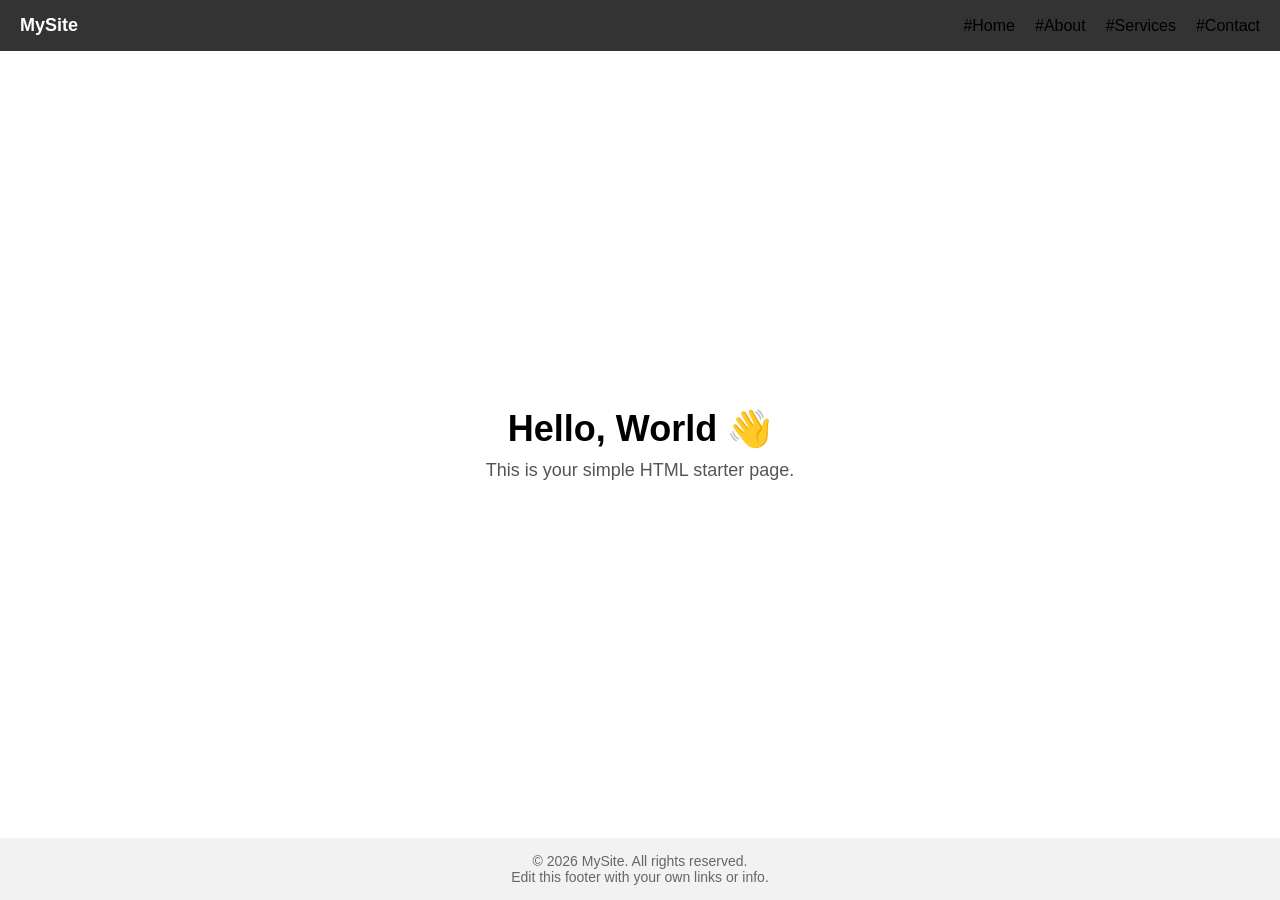
==== index.html @ 7b5e43e3 "Initial commit" ====
<!DOCTYPE html>
<html lang="en">
<head>
    <meta charset="UTF-8">
    <meta name="viewport" content="width=device-width, initial-scale=1.0">
    <title>My Simple Page</title>

    <style>
        /* Reset */
        * {
            margin: 0;
            padding: 0;
            box-sizing: border-box;
            font-family: Arial, sans-serif;
        }

        body {
            display: flex;
            flex-direction: column;
            min-height: 100vh;
        }

        /* Header / Navigation */
        header {
            background-color: #333;
            padding: 15px 20px;
        }

        nav {
            display: flex;
            justify-content: space-between;
            align-items: center;
        }

        .logo {
            color: #fff;
            font-size: 18px;
            font-weight: bold;
        }

        .menu {
            list-style: none;
            display: flex;
            gap: 20px;
        }

        .menu li a {
            color: #fff;
            text-decoration: none;
            font-size: 14px;
        }

        .menu li a:hover {
            text-decoration: underline;
        }

        /* Main Content */
        main {
            flex: 1;
            display: flex;
            justify-content: center;
            align-items: center;
            text-align: center;
            padding: 40px;
        }

        .content h1 {
            font-size: 36px;
            margin-bottom: 10px;
        }

        .content p {
            font-size: 18px;
            color: #555;
        }

        /* Footer */
        footer {
            background-color: #f2f2f2;
            text-align: center;
            padding: 15px;
            font-size: 14px;
            color: #666;
        }
    </style>
</head>
<body>

    <!-- Header -->
    <header>
        <nav>
            <div class="logo">MySite</div>
            <ul class="menu">
                <li>#Home</a></li>
                <li>#About</a></li>
                <li>#Services</a></li>
                <li>#Contact</a></li>
            </ul>
        </nav>
    </header>

    <!-- Main Content -->
    <main>
        <div class="content">
            <h1>Hello, World 👋</h1>
            <p>This is your simple HTML starter page.</p>
        </div>
    </main>

    <!-- Footer -->
    <footer>
        <p>© 2026 MySite. All rights reserved.</p>
        <p>Edit this footer with your own links or info.</p>
    </footer>

</body>
</html>
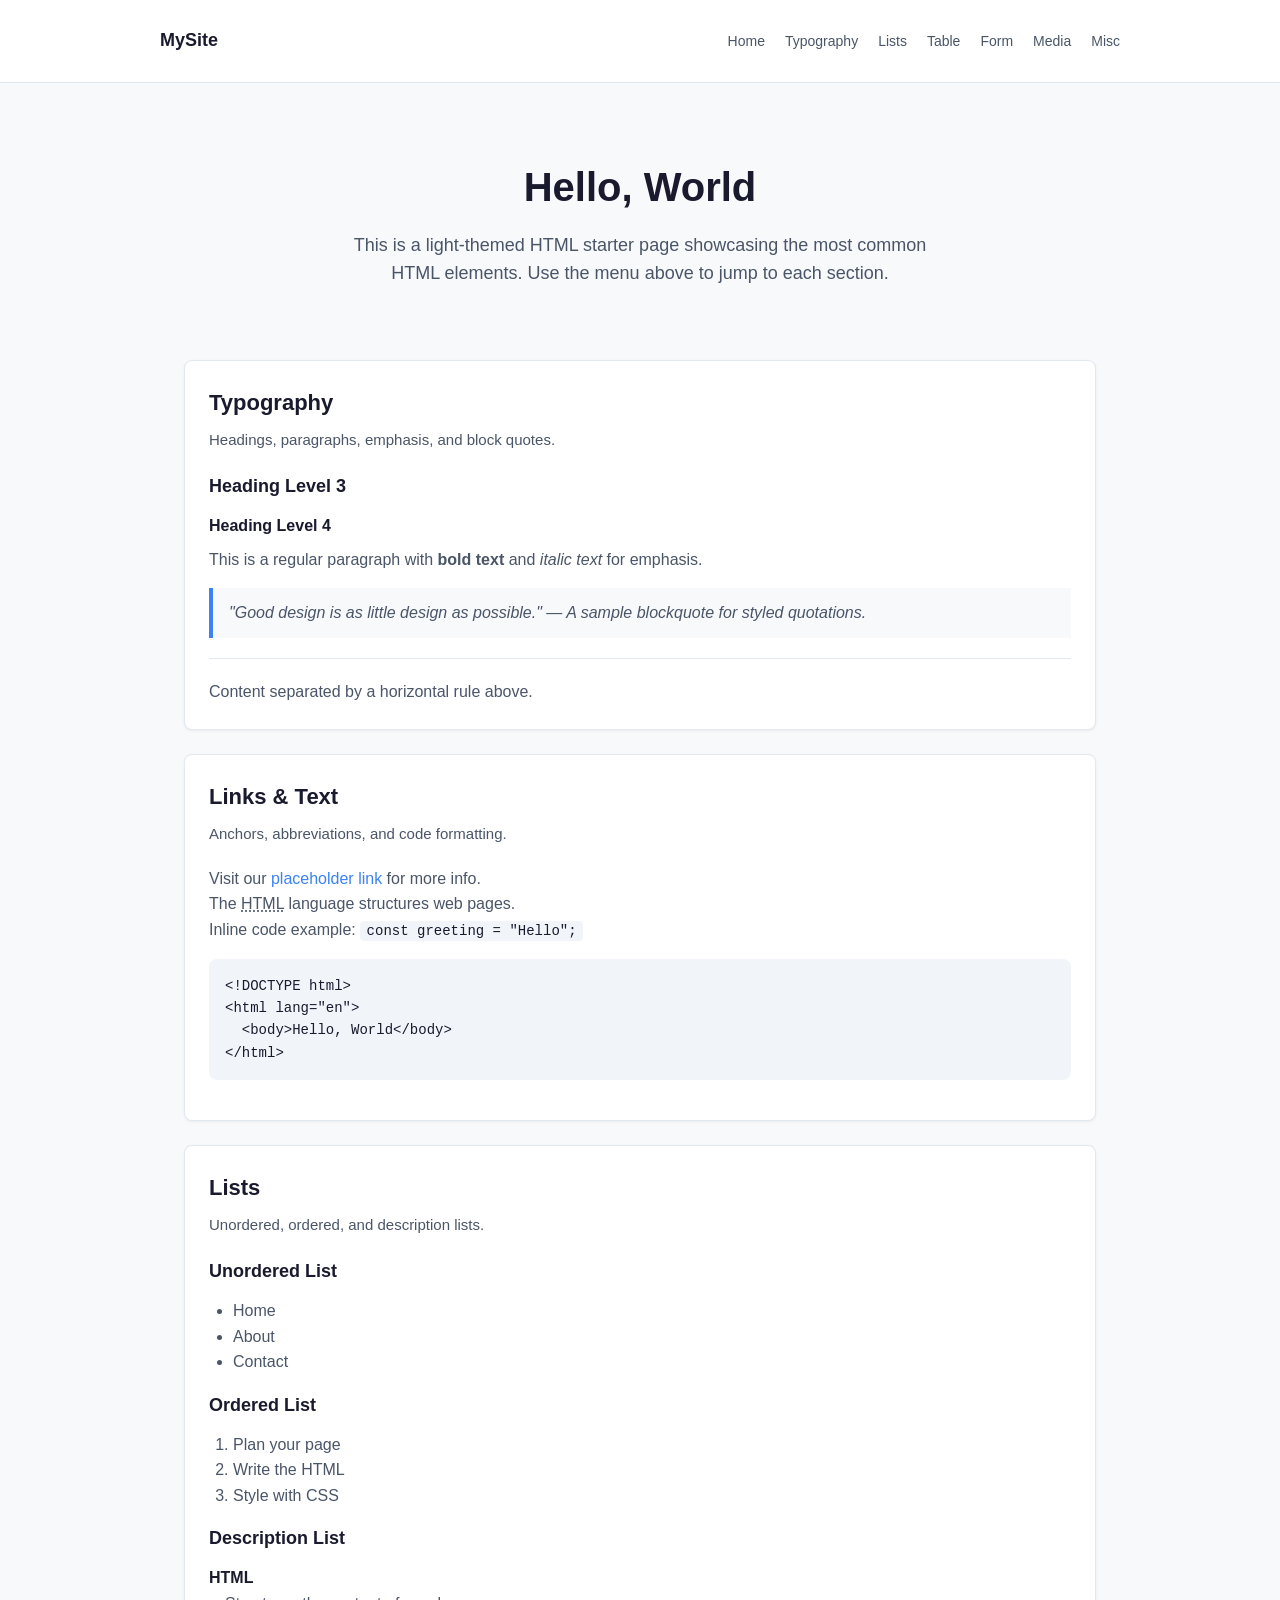
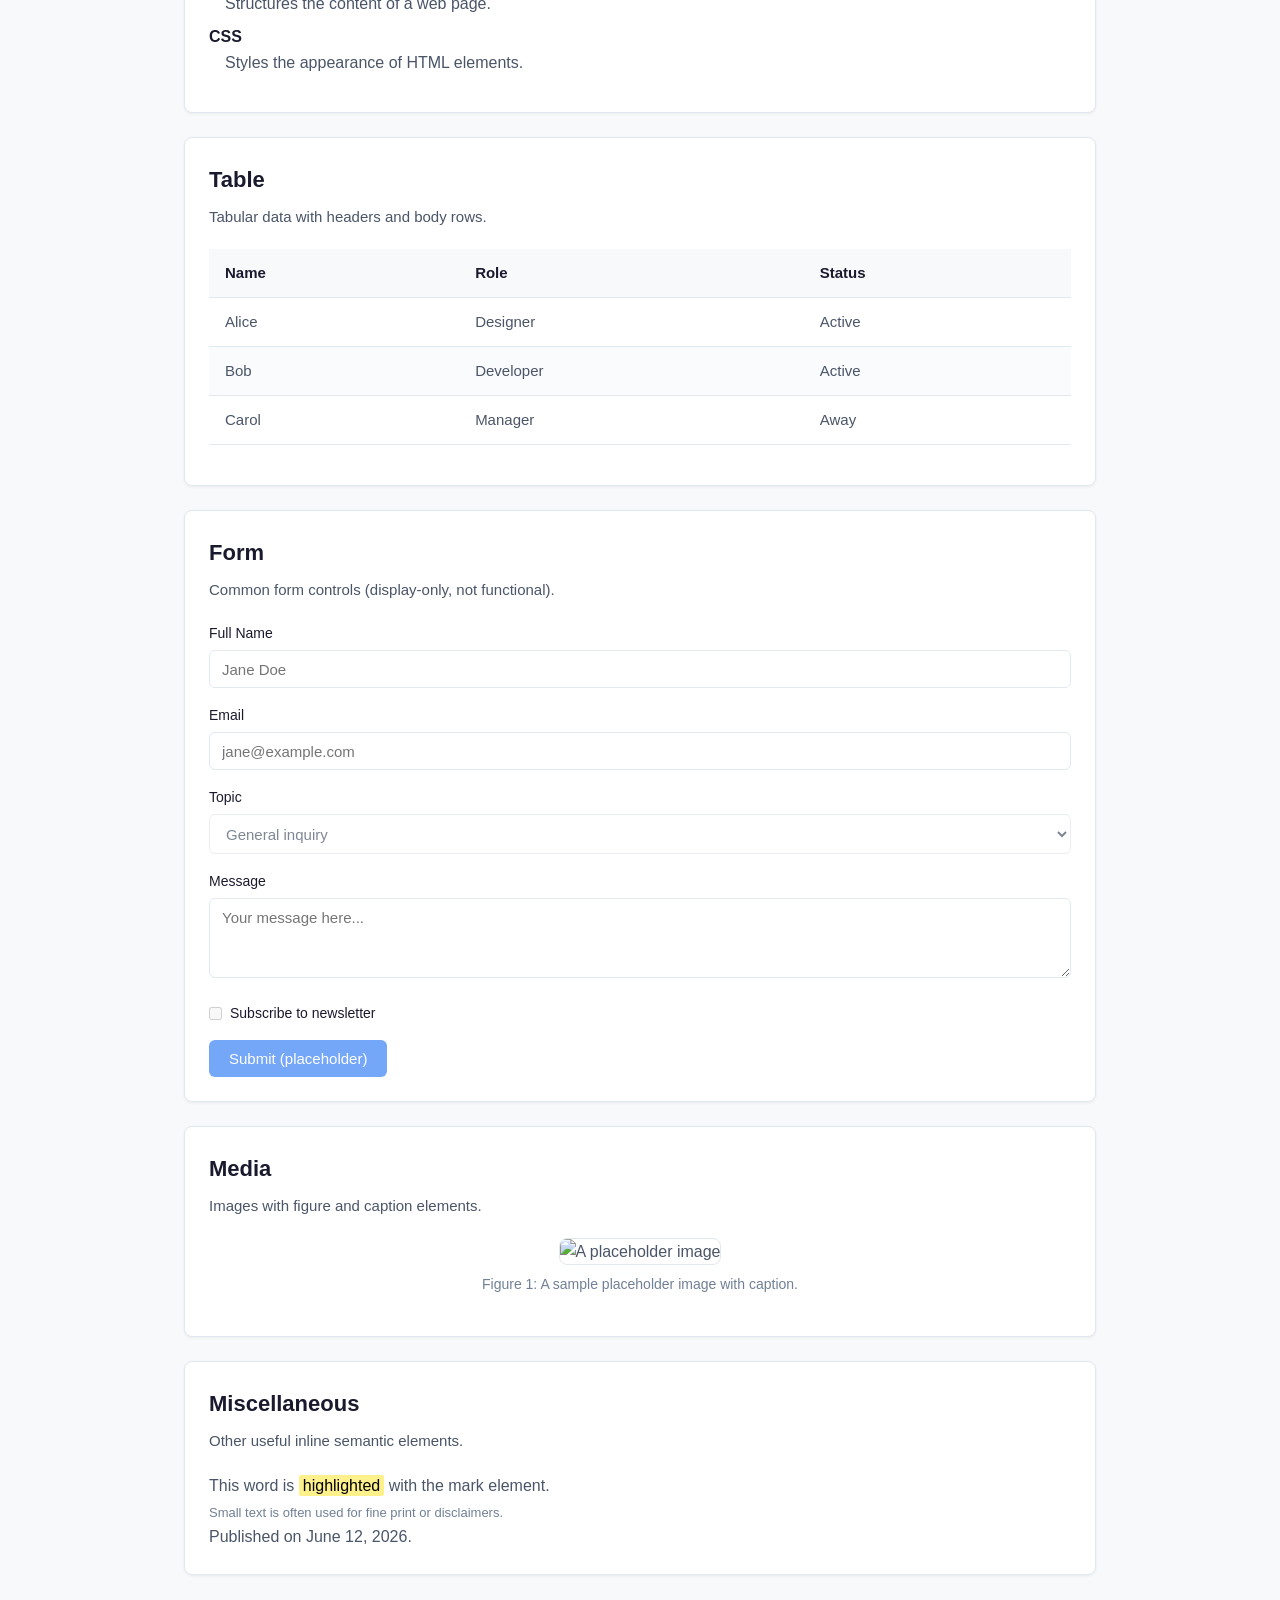
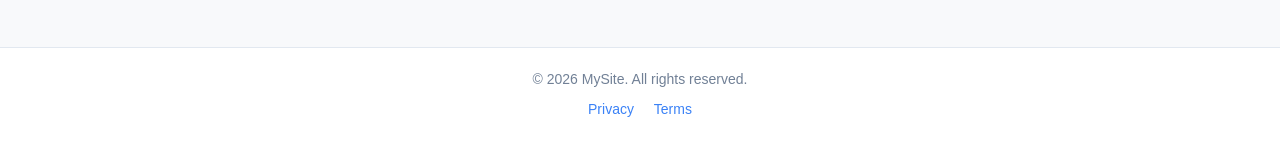
==== commit 5ca1c2b9: "cursor update" ====
--- a/index.html
+++ b/index.html
@@ -3,115 +3,514 @@
 <head>
     <meta charset="UTF-8">
     <meta name="viewport" content="width=device-width, initial-scale=1.0">
-    <title>My Simple Page</title>
+    <title>HTML Starter Page</title>
 
     <style>
-        /* Reset */
         * {
             margin: 0;
             padding: 0;
             box-sizing: border-box;
-            font-family: Arial, sans-serif;
         }
 
         body {
+            font-family: -apple-system, BlinkMacSystemFont, "Segoe UI", Roboto, sans-serif;
+            background-color: #f8f9fb;
+            color: #4a5568;
+            line-height: 1.6;
+            min-height: 100vh;
             display: flex;
             flex-direction: column;
-            min-height: 100vh;
-        }
-
-        /* Header / Navigation */
+        }
+
+        a {
+            color: #3b82f6;
+            text-decoration: none;
+        }
+
+        a:hover {
+            text-decoration: underline;
+        }
+
         header {
-            background-color: #333;
-            padding: 15px 20px;
+            position: sticky;
+            top: 0;
+            z-index: 100;
+            background-color: #ffffff;
+            border-bottom: 1px solid #e2e8f0;
+            padding: 1rem 1.5rem;
         }
 
         nav {
+            max-width: 960px;
+            margin: 0 auto;
             display: flex;
             justify-content: space-between;
             align-items: center;
+            gap: 1rem;
         }
 
         .logo {
-            color: #fff;
-            font-size: 18px;
-            font-weight: bold;
+            color: #1a1a2e;
+            font-size: 1.125rem;
+            font-weight: 700;
         }
 
         .menu {
             list-style: none;
             display: flex;
-            gap: 20px;
+            flex-wrap: wrap;
+            gap: 1.25rem;
         }
 
         .menu li a {
-            color: #fff;
-            text-decoration: none;
-            font-size: 14px;
+            color: #4a5568;
+            font-size: 0.875rem;
+            font-weight: 500;
         }
 
         .menu li a:hover {
-            text-decoration: underline;
-        }
-
-        /* Main Content */
+            color: #3b82f6;
+        }
+
         main {
             flex: 1;
+            max-width: 960px;
+            width: 100%;
+            margin: 0 auto;
+            padding: 2rem 1.5rem 3rem;
+        }
+
+        .hero {
+            text-align: center;
+            padding: 2.5rem 1rem;
+            margin-bottom: 2rem;
+        }
+
+        .hero h1 {
+            font-size: 2.5rem;
+            color: #1a1a2e;
+            margin-bottom: 0.75rem;
+        }
+
+        .hero p {
+            font-size: 1.125rem;
+            max-width: 36rem;
+            margin: 0 auto;
+        }
+
+        .card {
+            background-color: #ffffff;
+            border: 1px solid #e2e8f0;
+            border-radius: 8px;
+            box-shadow: 0 1px 3px rgba(0, 0, 0, 0.06);
+            padding: 1.5rem;
+            margin-bottom: 1.5rem;
+        }
+
+        .card h2 {
+            color: #1a1a2e;
+            font-size: 1.375rem;
+            margin-bottom: 0.5rem;
+        }
+
+        .card > p.description {
+            margin-bottom: 1.25rem;
+            font-size: 0.9375rem;
+        }
+
+        .card h3 {
+            color: #1a1a2e;
+            font-size: 1.125rem;
+            margin: 1rem 0 0.5rem;
+        }
+
+        .card h4 {
+            color: #1a1a2e;
+            font-size: 1rem;
+            margin: 0.75rem 0 0.5rem;
+        }
+
+        blockquote {
+            border-left: 4px solid #3b82f6;
+            padding: 0.75rem 1rem;
+            margin: 1rem 0;
+            background-color: #f8f9fb;
+            font-style: italic;
+        }
+
+        hr {
+            border: none;
+            border-top: 1px solid #e2e8f0;
+            margin: 1.25rem 0;
+        }
+
+        code {
+            background-color: #f1f5f9;
+            padding: 0.15rem 0.4rem;
+            border-radius: 4px;
+            font-size: 0.875rem;
+            color: #1a1a2e;
+        }
+
+        pre {
+            background-color: #f1f5f9;
+            padding: 1rem;
+            border-radius: 8px;
+            overflow-x: auto;
+            margin: 1rem 0;
+            font-size: 0.875rem;
+        }
+
+        pre code {
+            padding: 0;
+            background: none;
+        }
+
+        ul, ol {
+            margin: 0.75rem 0 0.75rem 1.5rem;
+        }
+
+        dl {
+            margin: 0.75rem 0;
+        }
+
+        dt {
+            font-weight: 600;
+            color: #1a1a2e;
+            margin-top: 0.5rem;
+        }
+
+        dd {
+            margin-left: 1rem;
+            margin-bottom: 0.25rem;
+        }
+
+        table {
+            width: 100%;
+            border-collapse: collapse;
+            margin: 1rem 0;
+            font-size: 0.9375rem;
+        }
+
+        th, td {
+            padding: 0.75rem 1rem;
+            text-align: left;
+            border-bottom: 1px solid #e2e8f0;
+        }
+
+        th {
+            background-color: #f8f9fb;
+            color: #1a1a2e;
+            font-weight: 600;
+        }
+
+        tbody tr:nth-child(even) {
+            background-color: #fafbfc;
+        }
+
+        .form-grid {
+            display: grid;
+            gap: 1rem;
+            margin-top: 1rem;
+        }
+
+        .form-group label {
+            display: block;
+            font-weight: 500;
+            color: #1a1a2e;
+            margin-bottom: 0.35rem;
+            font-size: 0.875rem;
+        }
+
+        .form-group input[type="text"],
+        .form-group input[type="email"],
+        .form-group select,
+        .form-group textarea {
+            width: 100%;
+            padding: 0.6rem 0.75rem;
+            border: 1px solid #e2e8f0;
+            border-radius: 6px;
+            font-size: 0.9375rem;
+            font-family: inherit;
+            color: #4a5568;
+            background-color: #ffffff;
+        }
+
+        .form-group input:focus,
+        .form-group select:focus,
+        .form-group textarea:focus {
+            outline: none;
+            border-color: #3b82f6;
+            box-shadow: 0 0 0 3px rgba(59, 130, 246, 0.15);
+        }
+
+        .form-group textarea {
+            resize: vertical;
+            min-height: 5rem;
+        }
+
+        .checkbox-group {
             display: flex;
-            justify-content: center;
             align-items: center;
+            gap: 0.5rem;
+        }
+
+        .checkbox-group label {
+            margin-bottom: 0;
+        }
+
+        button {
+            padding: 0.6rem 1.25rem;
+            background-color: #3b82f6;
+            color: #ffffff;
+            border: none;
+            border-radius: 6px;
+            font-size: 0.9375rem;
+            font-weight: 500;
+            cursor: not-allowed;
+            opacity: 0.7;
+        }
+
+        figure {
+            margin: 1rem 0;
             text-align: center;
-            padding: 40px;
-        }
-
-        .content h1 {
-            font-size: 36px;
-            margin-bottom: 10px;
-        }
-
-        .content p {
-            font-size: 18px;
-            color: #555;
-        }
-
-        /* Footer */
+        }
+
+        figure img {
+            max-width: 100%;
+            height: auto;
+            border-radius: 8px;
+            border: 1px solid #e2e8f0;
+        }
+
+        figcaption {
+            margin-top: 0.5rem;
+            font-size: 0.875rem;
+            color: #718096;
+        }
+
+        mark {
+            background-color: #fef08a;
+            padding: 0.1rem 0.25rem;
+            border-radius: 2px;
+        }
+
+        small {
+            font-size: 0.8125rem;
+            color: #718096;
+        }
+
         footer {
-            background-color: #f2f2f2;
+            background-color: #ffffff;
+            border-top: 1px solid #e2e8f0;
             text-align: center;
-            padding: 15px;
-            font-size: 14px;
-            color: #666;
+            padding: 1.25rem 1.5rem;
+            font-size: 0.875rem;
+            color: #718096;
+        }
+
+        footer p + p {
+            margin-top: 0.35rem;
+        }
+
+        .footer-links {
+            margin-top: 0.5rem;
+        }
+
+        .footer-links a + a {
+            margin-left: 1rem;
+        }
+
+        @media (max-width: 600px) {
+            nav {
+                flex-direction: column;
+                align-items: flex-start;
+            }
+
+            .hero h1 {
+                font-size: 2rem;
+            }
+
+            th, td {
+                padding: 0.5rem 0.75rem;
+                font-size: 0.875rem;
+            }
         }
     </style>
 </head>
 <body>
 
-    <!-- Header -->
     <header>
         <nav>
             <div class="logo">MySite</div>
             <ul class="menu">
-                <li>#Home</a></li>
-                <li>#About</a></li>
-                <li>#Services</a></li>
-                <li>#Contact</a></li>
+                <li><a href="#">Home</a></li>
+                <li><a href="#typography">Typography</a></li>
+                <li><a href="#lists">Lists</a></li>
+                <li><a href="#table">Table</a></li>
+                <li><a href="#form">Form</a></li>
+                <li><a href="#media">Media</a></li>
+                <li><a href="#misc">Misc</a></li>
             </ul>
         </nav>
     </header>
 
-    <!-- Main Content -->
     <main>
-        <div class="content">
-            <h1>Hello, World 👋</h1>
-            <p>This is your simple HTML starter page.</p>
-        </div>
+        <section class="hero">
+            <h1>Hello, World</h1>
+            <p>This is a light-themed HTML starter page showcasing the most common HTML elements. Use the menu above to jump to each section.</p>
+        </section>
+
+        <section id="typography" class="card">
+            <h2>Typography</h2>
+            <p class="description">Headings, paragraphs, emphasis, and block quotes.</p>
+
+            <h3>Heading Level 3</h3>
+            <h4>Heading Level 4</h4>
+            <p>This is a regular paragraph with <strong>bold text</strong> and <em>italic text</em> for emphasis.</p>
+            <blockquote>
+                "Good design is as little design as possible." — A sample blockquote for styled quotations.
+            </blockquote>
+            <hr>
+            <p>Content separated by a horizontal rule above.</p>
+        </section>
+
+        <section id="links-text" class="card">
+            <h2>Links &amp; Text</h2>
+            <p class="description">Anchors, abbreviations, and code formatting.</p>
+
+            <p>Visit our <a href="#">placeholder link</a> for more info.</p>
+            <p>The <abbr title="HyperText Markup Language">HTML</abbr> language structures web pages.</p>
+            <p>Inline code example: <code>const greeting = "Hello";</code></p>
+            <pre><code>&lt;!DOCTYPE html&gt;
+&lt;html lang="en"&gt;
+  &lt;body&gt;Hello, World&lt;/body&gt;
+&lt;/html&gt;</code></pre>
+        </section>
+
+        <section id="lists" class="card">
+            <h2>Lists</h2>
+            <p class="description">Unordered, ordered, and description lists.</p>
+
+            <h3>Unordered List</h3>
+            <ul>
+                <li>Home</li>
+                <li>About</li>
+                <li>Contact</li>
+            </ul>
+
+            <h3>Ordered List</h3>
+            <ol>
+                <li>Plan your page</li>
+                <li>Write the HTML</li>
+                <li>Style with CSS</li>
+            </ol>
+
+            <h3>Description List</h3>
+            <dl>
+                <dt>HTML</dt>
+                <dd>Structures the content of a web page.</dd>
+                <dt>CSS</dt>
+                <dd>Styles the appearance of HTML elements.</dd>
+            </dl>
+        </section>
+
+        <section id="table" class="card">
+            <h2>Table</h2>
+            <p class="description">Tabular data with headers and body rows.</p>
+
+            <table>
+                <thead>
+                    <tr>
+                        <th>Name</th>
+                        <th>Role</th>
+                        <th>Status</th>
+                    </tr>
+                </thead>
+                <tbody>
+                    <tr>
+                        <td>Alice</td>
+                        <td>Designer</td>
+                        <td>Active</td>
+                    </tr>
+                    <tr>
+                        <td>Bob</td>
+                        <td>Developer</td>
+                        <td>Active</td>
+                    </tr>
+                    <tr>
+                        <td>Carol</td>
+                        <td>Manager</td>
+                        <td>Away</td>
+                    </tr>
+                </tbody>
+            </table>
+        </section>
+
+        <section id="form" class="card">
+            <h2>Form</h2>
+            <p class="description">Common form controls (display-only, not functional).</p>
+
+            <form action="#" method="post" onsubmit="return false;">
+                <div class="form-grid">
+                    <div class="form-group">
+                        <label for="name">Full Name</label>
+                        <input type="text" id="name" name="name" placeholder="Jane Doe" disabled>
+                    </div>
+                    <div class="form-group">
+                        <label for="email">Email</label>
+                        <input type="email" id="email" name="email" placeholder="jane@example.com" disabled>
+                    </div>
+                    <div class="form-group">
+                        <label for="topic">Topic</label>
+                        <select id="topic" name="topic" disabled>
+                            <option>General inquiry</option>
+                            <option>Support</option>
+                            <option>Feedback</option>
+                        </select>
+                    </div>
+                    <div class="form-group">
+                        <label for="message">Message</label>
+                        <textarea id="message" name="message" placeholder="Your message here..." disabled></textarea>
+                    </div>
+                    <div class="form-group checkbox-group">
+                        <input type="checkbox" id="subscribe" name="subscribe" disabled>
+                        <label for="subscribe">Subscribe to newsletter</label>
+                    </div>
+                    <div>
+                        <button type="submit" disabled>Submit (placeholder)</button>
+                    </div>
+                </div>
+            </form>
+        </section>
+
+        <section id="media" class="card">
+            <h2>Media</h2>
+            <p class="description">Images with figure and caption elements.</p>
+
+            <figure>
+                <img src="https://placehold.co/600x200/e2e8f0/4a5568?text=Placeholder+Image" alt="A placeholder image" width="600" height="200">
+                <figcaption>Figure 1: A sample placeholder image with caption.</figcaption>
+            </figure>
+        </section>
+
+        <section id="misc" class="card">
+            <h2>Miscellaneous</h2>
+            <p class="description">Other useful inline semantic elements.</p>
+
+            <p>This word is <mark>highlighted</mark> with the mark element.</p>
+            <p><small>Small text is often used for fine print or disclaimers.</small></p>
+            <p>Published on <time datetime="2026-06-12">June 12, 2026</time>.</p>
+        </section>
     </main>
 
-    <!-- Footer -->
     <footer>
-        <p>© 2026 MySite. All rights reserved.</p>
-        <p>Edit this footer with your own links or info.</p>
+        <p>&copy; 2026 MySite. All rights reserved.</p>
+        <p class="footer-links">
+            <a href="#">Privacy</a>
+            <a href="#">Terms</a>
+        </p>
     </footer>
 
 </body>
-</html>+</html>
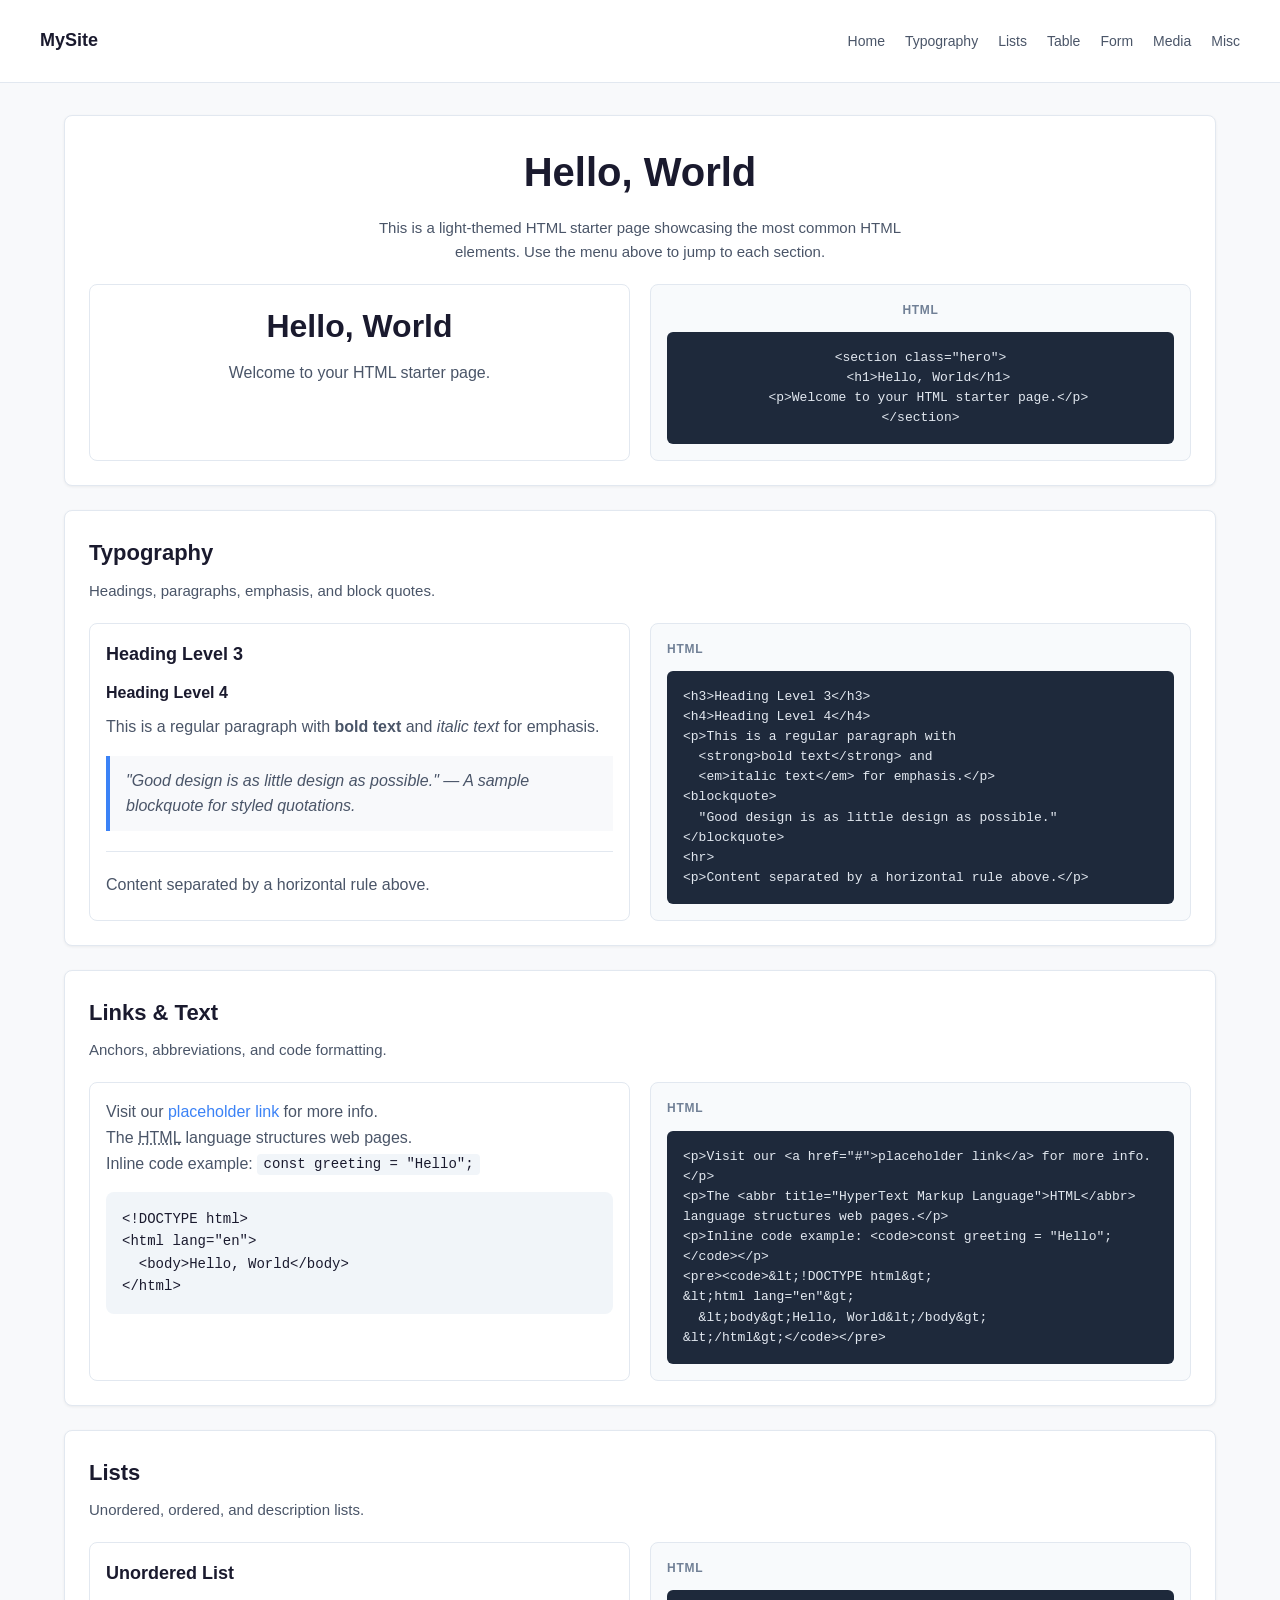
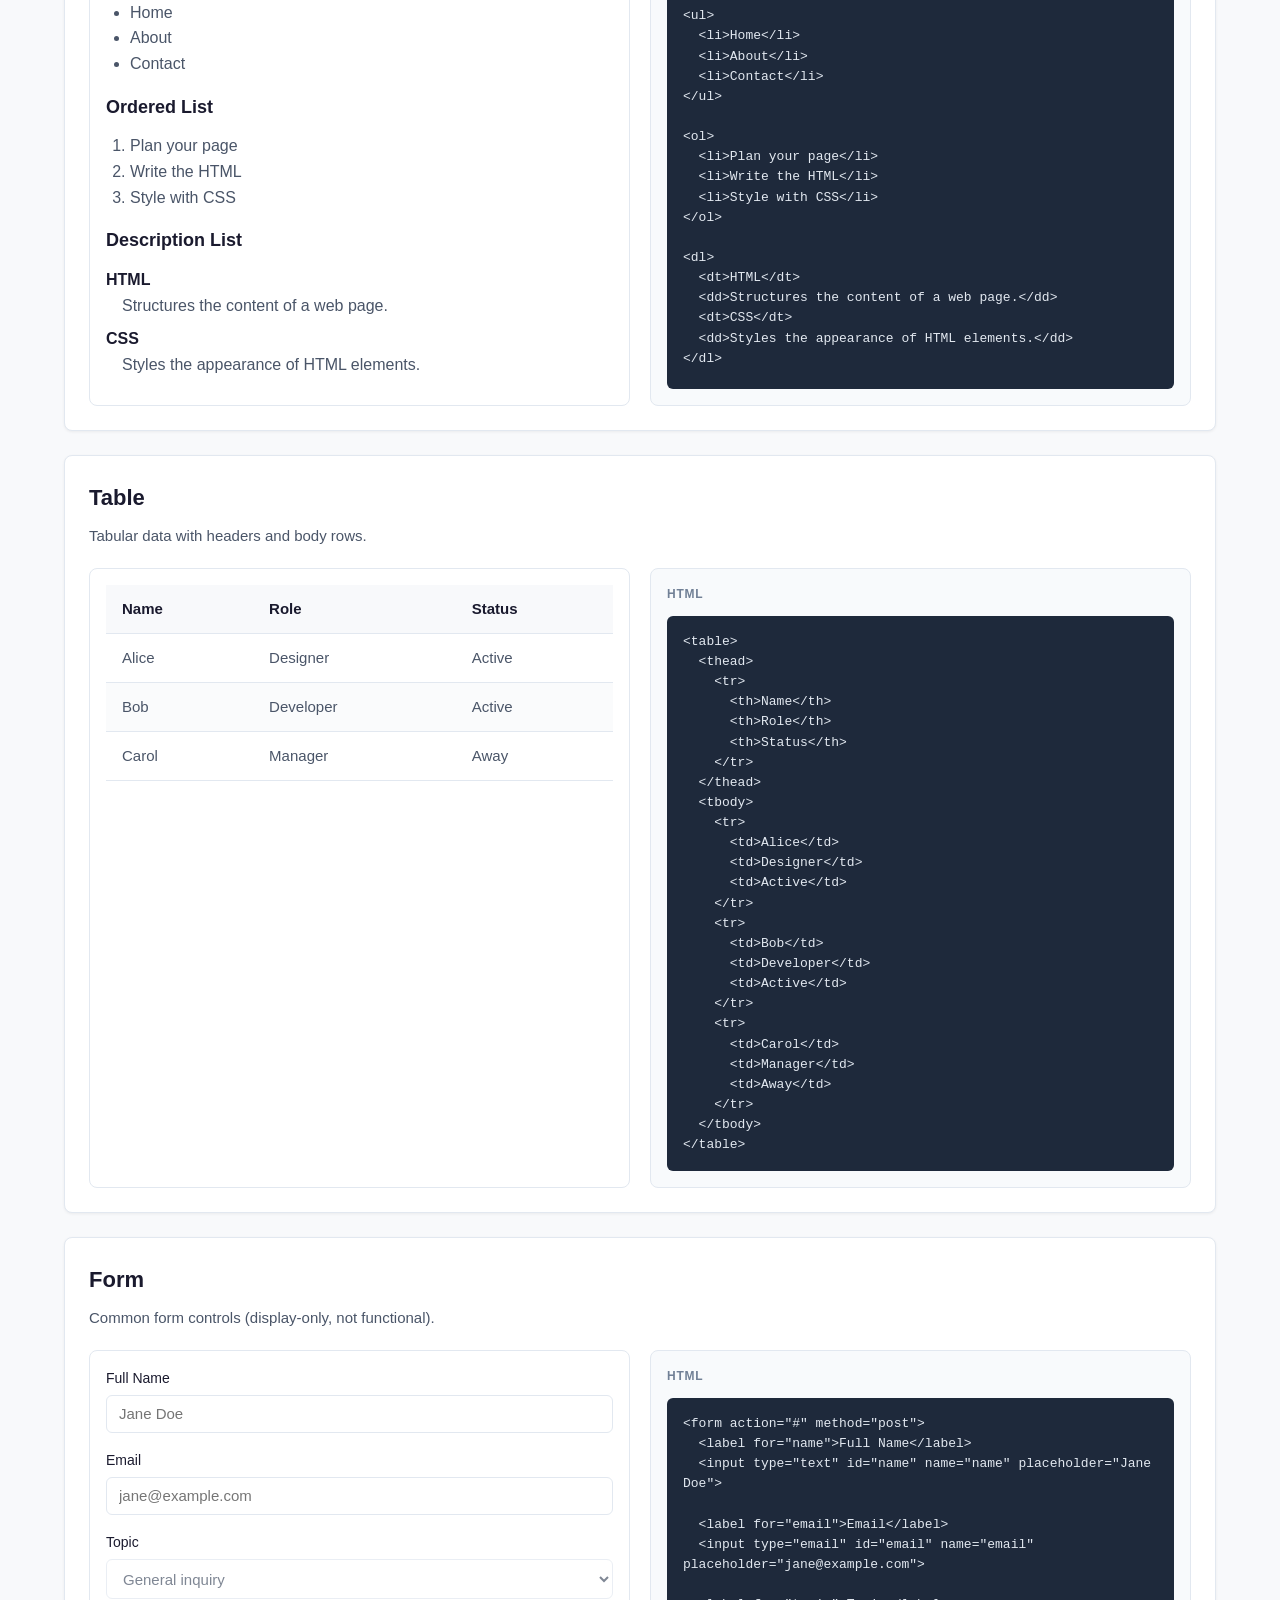
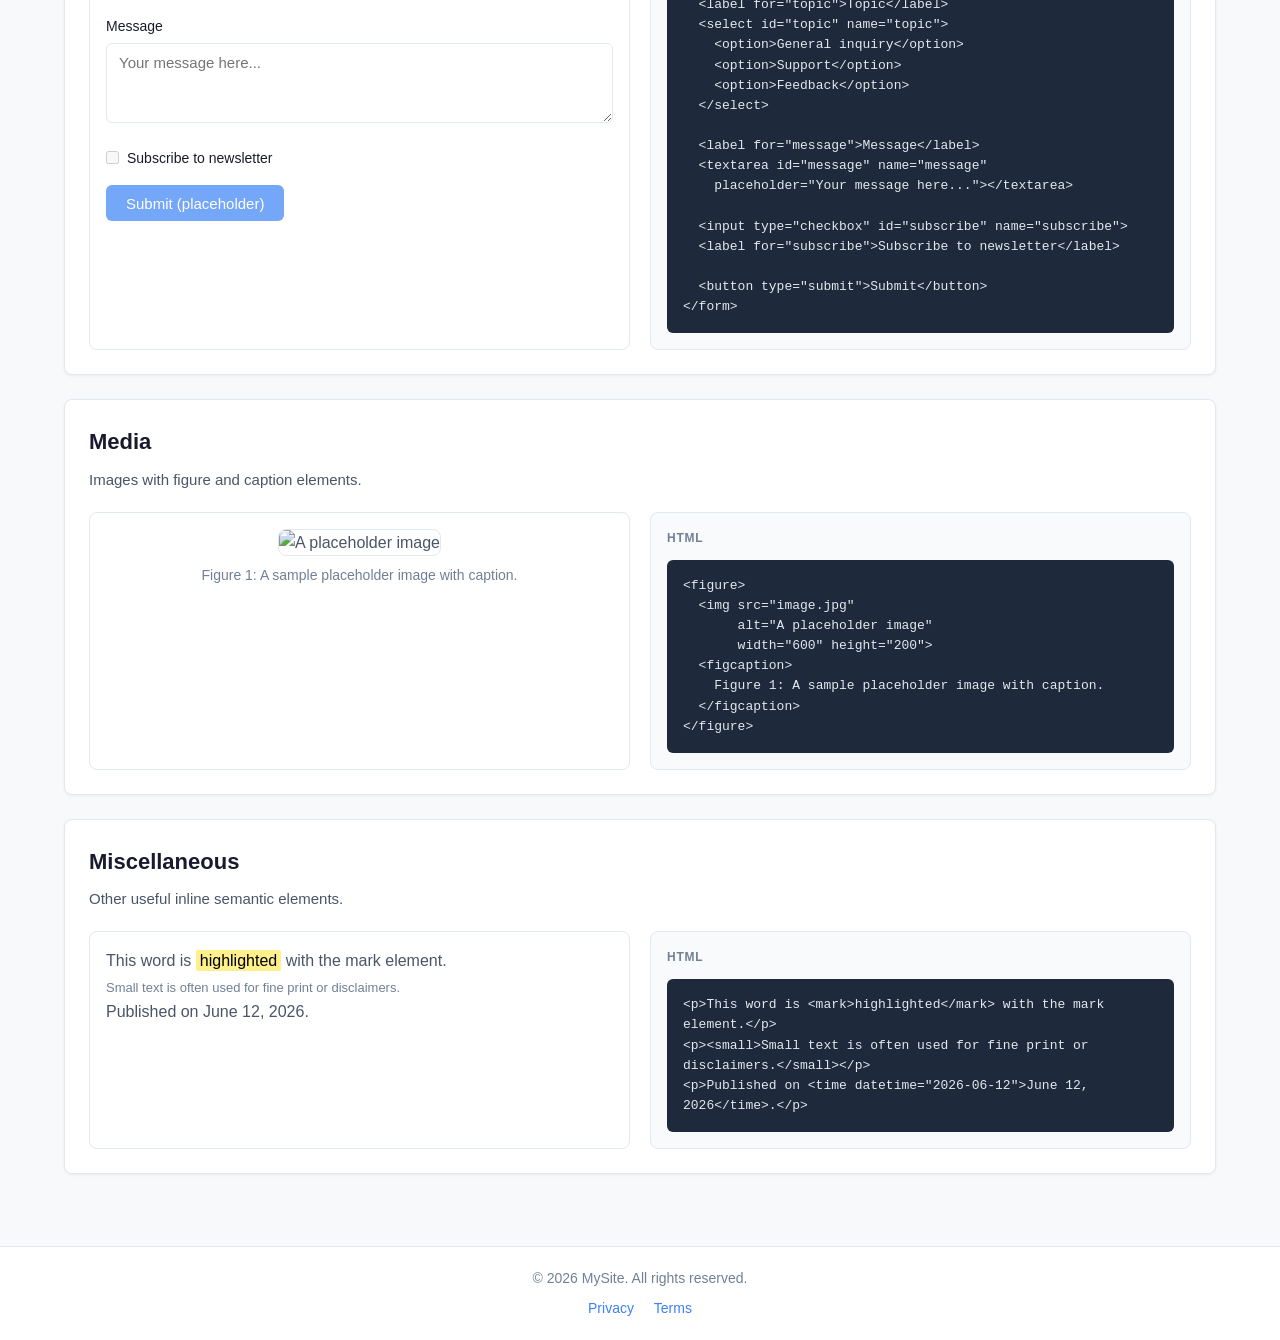
==== commit 2950f639: "Enhance HTML starter with code previews and external CSS. Move styles to styles.css, add side-by-sid" ====
--- a/index.html
+++ b/index.html
@@ -4,339 +4,7 @@
     <meta charset="UTF-8">
     <meta name="viewport" content="width=device-width, initial-scale=1.0">
     <title>HTML Starter Page</title>
-
-    <style>
-        * {
-            margin: 0;
-            padding: 0;
-            box-sizing: border-box;
-        }
-
-        body {
-            font-family: -apple-system, BlinkMacSystemFont, "Segoe UI", Roboto, sans-serif;
-            background-color: #f8f9fb;
-            color: #4a5568;
-            line-height: 1.6;
-            min-height: 100vh;
-            display: flex;
-            flex-direction: column;
-        }
-
-        a {
-            color: #3b82f6;
-            text-decoration: none;
-        }
-
-        a:hover {
-            text-decoration: underline;
-        }
-
-        header {
-            position: sticky;
-            top: 0;
-            z-index: 100;
-            background-color: #ffffff;
-            border-bottom: 1px solid #e2e8f0;
-            padding: 1rem 1.5rem;
-        }
-
-        nav {
-            max-width: 960px;
-            margin: 0 auto;
-            display: flex;
-            justify-content: space-between;
-            align-items: center;
-            gap: 1rem;
-        }
-
-        .logo {
-            color: #1a1a2e;
-            font-size: 1.125rem;
-            font-weight: 700;
-        }
-
-        .menu {
-            list-style: none;
-            display: flex;
-            flex-wrap: wrap;
-            gap: 1.25rem;
-        }
-
-        .menu li a {
-            color: #4a5568;
-            font-size: 0.875rem;
-            font-weight: 500;
-        }
-
-        .menu li a:hover {
-            color: #3b82f6;
-        }
-
-        main {
-            flex: 1;
-            max-width: 960px;
-            width: 100%;
-            margin: 0 auto;
-            padding: 2rem 1.5rem 3rem;
-        }
-
-        .hero {
-            text-align: center;
-            padding: 2.5rem 1rem;
-            margin-bottom: 2rem;
-        }
-
-        .hero h1 {
-            font-size: 2.5rem;
-            color: #1a1a2e;
-            margin-bottom: 0.75rem;
-        }
-
-        .hero p {
-            font-size: 1.125rem;
-            max-width: 36rem;
-            margin: 0 auto;
-        }
-
-        .card {
-            background-color: #ffffff;
-            border: 1px solid #e2e8f0;
-            border-radius: 8px;
-            box-shadow: 0 1px 3px rgba(0, 0, 0, 0.06);
-            padding: 1.5rem;
-            margin-bottom: 1.5rem;
-        }
-
-        .card h2 {
-            color: #1a1a2e;
-            font-size: 1.375rem;
-            margin-bottom: 0.5rem;
-        }
-
-        .card > p.description {
-            margin-bottom: 1.25rem;
-            font-size: 0.9375rem;
-        }
-
-        .card h3 {
-            color: #1a1a2e;
-            font-size: 1.125rem;
-            margin: 1rem 0 0.5rem;
-        }
-
-        .card h4 {
-            color: #1a1a2e;
-            font-size: 1rem;
-            margin: 0.75rem 0 0.5rem;
-        }
-
-        blockquote {
-            border-left: 4px solid #3b82f6;
-            padding: 0.75rem 1rem;
-            margin: 1rem 0;
-            background-color: #f8f9fb;
-            font-style: italic;
-        }
-
-        hr {
-            border: none;
-            border-top: 1px solid #e2e8f0;
-            margin: 1.25rem 0;
-        }
-
-        code {
-            background-color: #f1f5f9;
-            padding: 0.15rem 0.4rem;
-            border-radius: 4px;
-            font-size: 0.875rem;
-            color: #1a1a2e;
-        }
-
-        pre {
-            background-color: #f1f5f9;
-            padding: 1rem;
-            border-radius: 8px;
-            overflow-x: auto;
-            margin: 1rem 0;
-            font-size: 0.875rem;
-        }
-
-        pre code {
-            padding: 0;
-            background: none;
-        }
-
-        ul, ol {
-            margin: 0.75rem 0 0.75rem 1.5rem;
-        }
-
-        dl {
-            margin: 0.75rem 0;
-        }
-
-        dt {
-            font-weight: 600;
-            color: #1a1a2e;
-            margin-top: 0.5rem;
-        }
-
-        dd {
-            margin-left: 1rem;
-            margin-bottom: 0.25rem;
-        }
-
-        table {
-            width: 100%;
-            border-collapse: collapse;
-            margin: 1rem 0;
-            font-size: 0.9375rem;
-        }
-
-        th, td {
-            padding: 0.75rem 1rem;
-            text-align: left;
-            border-bottom: 1px solid #e2e8f0;
-        }
-
-        th {
-            background-color: #f8f9fb;
-            color: #1a1a2e;
-            font-weight: 600;
-        }
-
-        tbody tr:nth-child(even) {
-            background-color: #fafbfc;
-        }
-
-        .form-grid {
-            display: grid;
-            gap: 1rem;
-            margin-top: 1rem;
-        }
-
-        .form-group label {
-            display: block;
-            font-weight: 500;
-            color: #1a1a2e;
-            margin-bottom: 0.35rem;
-            font-size: 0.875rem;
-        }
-
-        .form-group input[type="text"],
-        .form-group input[type="email"],
-        .form-group select,
-        .form-group textarea {
-            width: 100%;
-            padding: 0.6rem 0.75rem;
-            border: 1px solid #e2e8f0;
-            border-radius: 6px;
-            font-size: 0.9375rem;
-            font-family: inherit;
-            color: #4a5568;
-            background-color: #ffffff;
-        }
-
-        .form-group input:focus,
-        .form-group select:focus,
-        .form-group textarea:focus {
-            outline: none;
-            border-color: #3b82f6;
-            box-shadow: 0 0 0 3px rgba(59, 130, 246, 0.15);
-        }
-
-        .form-group textarea {
-            resize: vertical;
-            min-height: 5rem;
-        }
-
-        .checkbox-group {
-            display: flex;
-            align-items: center;
-            gap: 0.5rem;
-        }
-
-        .checkbox-group label {
-            margin-bottom: 0;
-        }
-
-        button {
-            padding: 0.6rem 1.25rem;
-            background-color: #3b82f6;
-            color: #ffffff;
-            border: none;
-            border-radius: 6px;
-            font-size: 0.9375rem;
-            font-weight: 500;
-            cursor: not-allowed;
-            opacity: 0.7;
-        }
-
-        figure {
-            margin: 1rem 0;
-            text-align: center;
-        }
-
-        figure img {
-            max-width: 100%;
-            height: auto;
-            border-radius: 8px;
-            border: 1px solid #e2e8f0;
-        }
-
-        figcaption {
-            margin-top: 0.5rem;
-            font-size: 0.875rem;
-            color: #718096;
-        }
-
-        mark {
-            background-color: #fef08a;
-            padding: 0.1rem 0.25rem;
-            border-radius: 2px;
-        }
-
-        small {
-            font-size: 0.8125rem;
-            color: #718096;
-        }
-
-        footer {
-            background-color: #ffffff;
-            border-top: 1px solid #e2e8f0;
-            text-align: center;
-            padding: 1.25rem 1.5rem;
-            font-size: 0.875rem;
-            color: #718096;
-        }
-
-        footer p + p {
-            margin-top: 0.35rem;
-        }
-
-        .footer-links {
-            margin-top: 0.5rem;
-        }
-
-        .footer-links a + a {
-            margin-left: 1rem;
-        }
-
-        @media (max-width: 600px) {
-            nav {
-                flex-direction: column;
-                align-items: flex-start;
-            }
-
-            .hero h1 {
-                font-size: 2rem;
-            }
-
-            th, td {
-                padding: 0.5rem 0.75rem;
-                font-size: 0.875rem;
-            }
-        }
-    </style>
+    <link rel="stylesheet" href="styles.css">
 </head>
 <body>
 
@@ -356,151 +24,309 @@
     </header>
 
     <main>
-        <section class="hero">
+        <section class="hero card">
             <h1>Hello, World</h1>
-            <p>This is a light-themed HTML starter page showcasing the most common HTML elements. Use the menu above to jump to each section.</p>
+            <p class="description">This is a light-themed HTML starter page showcasing the most common HTML elements. Use the menu above to jump to each section.</p>
+
+            <div class="section-split">
+                <div class="preview hero-preview">
+                    <h1>Hello, World</h1>
+                    <p>Welcome to your HTML starter page.</p>
+                </div>
+                <div class="code-panel">
+                    <p class="code-label">HTML</p>
+                    <pre><code>&lt;section class="hero"&gt;
+  &lt;h1&gt;Hello, World&lt;/h1&gt;
+  &lt;p&gt;Welcome to your HTML starter page.&lt;/p&gt;
+&lt;/section&gt;</code></pre>
+                </div>
+            </div>
         </section>
 
         <section id="typography" class="card">
             <h2>Typography</h2>
             <p class="description">Headings, paragraphs, emphasis, and block quotes.</p>
 
-            <h3>Heading Level 3</h3>
-            <h4>Heading Level 4</h4>
-            <p>This is a regular paragraph with <strong>bold text</strong> and <em>italic text</em> for emphasis.</p>
-            <blockquote>
-                "Good design is as little design as possible." — A sample blockquote for styled quotations.
-            </blockquote>
-            <hr>
-            <p>Content separated by a horizontal rule above.</p>
+            <div class="section-split">
+                <div class="preview">
+                    <h3>Heading Level 3</h3>
+                    <h4>Heading Level 4</h4>
+                    <p>This is a regular paragraph with <strong>bold text</strong> and <em>italic text</em> for emphasis.</p>
+                    <blockquote>
+                        "Good design is as little design as possible." — A sample blockquote for styled quotations.
+                    </blockquote>
+                    <hr>
+                    <p>Content separated by a horizontal rule above.</p>
+                </div>
+                <div class="code-panel">
+                    <p class="code-label">HTML</p>
+                    <pre><code>&lt;h3&gt;Heading Level 3&lt;/h3&gt;
+&lt;h4&gt;Heading Level 4&lt;/h4&gt;
+&lt;p&gt;This is a regular paragraph with
+  &lt;strong&gt;bold text&lt;/strong&gt; and
+  &lt;em&gt;italic text&lt;/em&gt; for emphasis.&lt;/p&gt;
+&lt;blockquote&gt;
+  "Good design is as little design as possible."
+&lt;/blockquote&gt;
+&lt;hr&gt;
+&lt;p&gt;Content separated by a horizontal rule above.&lt;/p&gt;</code></pre>
+                </div>
+            </div>
         </section>
 
         <section id="links-text" class="card">
             <h2>Links &amp; Text</h2>
             <p class="description">Anchors, abbreviations, and code formatting.</p>
 
-            <p>Visit our <a href="#">placeholder link</a> for more info.</p>
-            <p>The <abbr title="HyperText Markup Language">HTML</abbr> language structures web pages.</p>
-            <p>Inline code example: <code>const greeting = "Hello";</code></p>
-            <pre><code>&lt;!DOCTYPE html&gt;
+            <div class="section-split">
+                <div class="preview">
+                    <p>Visit our <a href="#">placeholder link</a> for more info.</p>
+                    <p>The <abbr title="HyperText Markup Language">HTML</abbr> language structures web pages.</p>
+                    <p>Inline code example: <code>const greeting = "Hello";</code></p>
+                    <pre class="demo-pre"><code>&lt;!DOCTYPE html&gt;
 &lt;html lang="en"&gt;
   &lt;body&gt;Hello, World&lt;/body&gt;
 &lt;/html&gt;</code></pre>
+                </div>
+                <div class="code-panel">
+                    <p class="code-label">HTML</p>
+                    <pre><code>&lt;p&gt;Visit our &lt;a href="#"&gt;placeholder link&lt;/a&gt; for more info.&lt;/p&gt;
+&lt;p&gt;The &lt;abbr title="HyperText Markup Language"&gt;HTML&lt;/abbr&gt; language structures web pages.&lt;/p&gt;
+&lt;p&gt;Inline code example: &lt;code&gt;const greeting = "Hello";&lt;/code&gt;&lt;/p&gt;
+&lt;pre&gt;&lt;code&gt;&amp;lt;!DOCTYPE html&amp;gt;
+&amp;lt;html lang="en"&amp;gt;
+  &amp;lt;body&amp;gt;Hello, World&amp;lt;/body&amp;gt;
+&amp;lt;/html&amp;gt;&lt;/code&gt;&lt;/pre&gt;</code></pre>
+                </div>
+            </div>
         </section>
 
         <section id="lists" class="card">
             <h2>Lists</h2>
             <p class="description">Unordered, ordered, and description lists.</p>
 
-            <h3>Unordered List</h3>
-            <ul>
-                <li>Home</li>
-                <li>About</li>
-                <li>Contact</li>
-            </ul>
-
-            <h3>Ordered List</h3>
-            <ol>
-                <li>Plan your page</li>
-                <li>Write the HTML</li>
-                <li>Style with CSS</li>
-            </ol>
-
-            <h3>Description List</h3>
-            <dl>
-                <dt>HTML</dt>
-                <dd>Structures the content of a web page.</dd>
-                <dt>CSS</dt>
-                <dd>Styles the appearance of HTML elements.</dd>
-            </dl>
+            <div class="section-split">
+                <div class="preview">
+                    <h3>Unordered List</h3>
+                    <ul>
+                        <li>Home</li>
+                        <li>About</li>
+                        <li>Contact</li>
+                    </ul>
+
+                    <h3>Ordered List</h3>
+                    <ol>
+                        <li>Plan your page</li>
+                        <li>Write the HTML</li>
+                        <li>Style with CSS</li>
+                    </ol>
+
+                    <h3>Description List</h3>
+                    <dl>
+                        <dt>HTML</dt>
+                        <dd>Structures the content of a web page.</dd>
+                        <dt>CSS</dt>
+                        <dd>Styles the appearance of HTML elements.</dd>
+                    </dl>
+                </div>
+                <div class="code-panel">
+                    <p class="code-label">HTML</p>
+                    <pre><code>&lt;ul&gt;
+  &lt;li&gt;Home&lt;/li&gt;
+  &lt;li&gt;About&lt;/li&gt;
+  &lt;li&gt;Contact&lt;/li&gt;
+&lt;/ul&gt;
+
+&lt;ol&gt;
+  &lt;li&gt;Plan your page&lt;/li&gt;
+  &lt;li&gt;Write the HTML&lt;/li&gt;
+  &lt;li&gt;Style with CSS&lt;/li&gt;
+&lt;/ol&gt;
+
+&lt;dl&gt;
+  &lt;dt&gt;HTML&lt;/dt&gt;
+  &lt;dd&gt;Structures the content of a web page.&lt;/dd&gt;
+  &lt;dt&gt;CSS&lt;/dt&gt;
+  &lt;dd&gt;Styles the appearance of HTML elements.&lt;/dd&gt;
+&lt;/dl&gt;</code></pre>
+                </div>
+            </div>
         </section>
 
         <section id="table" class="card">
             <h2>Table</h2>
             <p class="description">Tabular data with headers and body rows.</p>
 
-            <table>
-                <thead>
-                    <tr>
-                        <th>Name</th>
-                        <th>Role</th>
-                        <th>Status</th>
-                    </tr>
-                </thead>
-                <tbody>
-                    <tr>
-                        <td>Alice</td>
-                        <td>Designer</td>
-                        <td>Active</td>
-                    </tr>
-                    <tr>
-                        <td>Bob</td>
-                        <td>Developer</td>
-                        <td>Active</td>
-                    </tr>
-                    <tr>
-                        <td>Carol</td>
-                        <td>Manager</td>
-                        <td>Away</td>
-                    </tr>
-                </tbody>
-            </table>
+            <div class="section-split">
+                <div class="preview">
+                    <table>
+                        <thead>
+                            <tr>
+                                <th>Name</th>
+                                <th>Role</th>
+                                <th>Status</th>
+                            </tr>
+                        </thead>
+                        <tbody>
+                            <tr>
+                                <td>Alice</td>
+                                <td>Designer</td>
+                                <td>Active</td>
+                            </tr>
+                            <tr>
+                                <td>Bob</td>
+                                <td>Developer</td>
+                                <td>Active</td>
+                            </tr>
+                            <tr>
+                                <td>Carol</td>
+                                <td>Manager</td>
+                                <td>Away</td>
+                            </tr>
+                        </tbody>
+                    </table>
+                </div>
+                <div class="code-panel">
+                    <p class="code-label">HTML</p>
+                    <pre><code>&lt;table&gt;
+  &lt;thead&gt;
+    &lt;tr&gt;
+      &lt;th&gt;Name&lt;/th&gt;
+      &lt;th&gt;Role&lt;/th&gt;
+      &lt;th&gt;Status&lt;/th&gt;
+    &lt;/tr&gt;
+  &lt;/thead&gt;
+  &lt;tbody&gt;
+    &lt;tr&gt;
+      &lt;td&gt;Alice&lt;/td&gt;
+      &lt;td&gt;Designer&lt;/td&gt;
+      &lt;td&gt;Active&lt;/td&gt;
+    &lt;/tr&gt;
+    &lt;tr&gt;
+      &lt;td&gt;Bob&lt;/td&gt;
+      &lt;td&gt;Developer&lt;/td&gt;
+      &lt;td&gt;Active&lt;/td&gt;
+    &lt;/tr&gt;
+    &lt;tr&gt;
+      &lt;td&gt;Carol&lt;/td&gt;
+      &lt;td&gt;Manager&lt;/td&gt;
+      &lt;td&gt;Away&lt;/td&gt;
+    &lt;/tr&gt;
+  &lt;/tbody&gt;
+&lt;/table&gt;</code></pre>
+                </div>
+            </div>
         </section>
 
         <section id="form" class="card">
             <h2>Form</h2>
             <p class="description">Common form controls (display-only, not functional).</p>
 
-            <form action="#" method="post" onsubmit="return false;">
-                <div class="form-grid">
-                    <div class="form-group">
-                        <label for="name">Full Name</label>
-                        <input type="text" id="name" name="name" placeholder="Jane Doe" disabled>
-                    </div>
-                    <div class="form-group">
-                        <label for="email">Email</label>
-                        <input type="email" id="email" name="email" placeholder="jane@example.com" disabled>
-                    </div>
-                    <div class="form-group">
-                        <label for="topic">Topic</label>
-                        <select id="topic" name="topic" disabled>
-                            <option>General inquiry</option>
-                            <option>Support</option>
-                            <option>Feedback</option>
-                        </select>
-                    </div>
-                    <div class="form-group">
-                        <label for="message">Message</label>
-                        <textarea id="message" name="message" placeholder="Your message here..." disabled></textarea>
-                    </div>
-                    <div class="form-group checkbox-group">
-                        <input type="checkbox" id="subscribe" name="subscribe" disabled>
-                        <label for="subscribe">Subscribe to newsletter</label>
-                    </div>
-                    <div>
-                        <button type="submit" disabled>Submit (placeholder)</button>
-                    </div>
-                </div>
-            </form>
+            <div class="section-split">
+                <div class="preview">
+                    <form action="#" method="post" onsubmit="return false;">
+                        <div class="form-grid">
+                            <div class="form-group">
+                                <label for="name">Full Name</label>
+                                <input type="text" id="name" name="name" placeholder="Jane Doe" disabled>
+                            </div>
+                            <div class="form-group">
+                                <label for="email">Email</label>
+                                <input type="email" id="email" name="email" placeholder="jane@example.com" disabled>
+                            </div>
+                            <div class="form-group">
+                                <label for="topic">Topic</label>
+                                <select id="topic" name="topic" disabled>
+                                    <option>General inquiry</option>
+                                    <option>Support</option>
+                                    <option>Feedback</option>
+                                </select>
+                            </div>
+                            <div class="form-group">
+                                <label for="message">Message</label>
+                                <textarea id="message" name="message" placeholder="Your message here..." disabled></textarea>
+                            </div>
+                            <div class="form-group checkbox-group">
+                                <input type="checkbox" id="subscribe" name="subscribe" disabled>
+                                <label for="subscribe">Subscribe to newsletter</label>
+                            </div>
+                            <div>
+                                <button type="submit" disabled>Submit (placeholder)</button>
+                            </div>
+                        </div>
+                    </form>
+                </div>
+                <div class="code-panel">
+                    <p class="code-label">HTML</p>
+                    <pre><code>&lt;form action="#" method="post"&gt;
+  &lt;label for="name"&gt;Full Name&lt;/label&gt;
+  &lt;input type="text" id="name" name="name" placeholder="Jane Doe"&gt;
+
+  &lt;label for="email"&gt;Email&lt;/label&gt;
+  &lt;input type="email" id="email" name="email" placeholder="jane@example.com"&gt;
+
+  &lt;label for="topic"&gt;Topic&lt;/label&gt;
+  &lt;select id="topic" name="topic"&gt;
+    &lt;option&gt;General inquiry&lt;/option&gt;
+    &lt;option&gt;Support&lt;/option&gt;
+    &lt;option&gt;Feedback&lt;/option&gt;
+  &lt;/select&gt;
+
+  &lt;label for="message"&gt;Message&lt;/label&gt;
+  &lt;textarea id="message" name="message"
+    placeholder="Your message here..."&gt;&lt;/textarea&gt;
+
+  &lt;input type="checkbox" id="subscribe" name="subscribe"&gt;
+  &lt;label for="subscribe"&gt;Subscribe to newsletter&lt;/label&gt;
+
+  &lt;button type="submit"&gt;Submit&lt;/button&gt;
+&lt;/form&gt;</code></pre>
+                </div>
+            </div>
         </section>
 
         <section id="media" class="card">
             <h2>Media</h2>
             <p class="description">Images with figure and caption elements.</p>
 
-            <figure>
-                <img src="https://placehold.co/600x200/e2e8f0/4a5568?text=Placeholder+Image" alt="A placeholder image" width="600" height="200">
-                <figcaption>Figure 1: A sample placeholder image with caption.</figcaption>
-            </figure>
+            <div class="section-split">
+                <div class="preview">
+                    <figure>
+                        <img src="https://placehold.co/600x200/e2e8f0/4a5568?text=Placeholder+Image" alt="A placeholder image" width="600" height="200">
+                        <figcaption>Figure 1: A sample placeholder image with caption.</figcaption>
+                    </figure>
+                </div>
+                <div class="code-panel">
+                    <p class="code-label">HTML</p>
+                    <pre><code>&lt;figure&gt;
+  &lt;img src="image.jpg"
+       alt="A placeholder image"
+       width="600" height="200"&gt;
+  &lt;figcaption&gt;
+    Figure 1: A sample placeholder image with caption.
+  &lt;/figcaption&gt;
+&lt;/figure&gt;</code></pre>
+                </div>
+            </div>
         </section>
 
         <section id="misc" class="card">
             <h2>Miscellaneous</h2>
             <p class="description">Other useful inline semantic elements.</p>
 
-            <p>This word is <mark>highlighted</mark> with the mark element.</p>
-            <p><small>Small text is often used for fine print or disclaimers.</small></p>
-            <p>Published on <time datetime="2026-06-12">June 12, 2026</time>.</p>
+            <div class="section-split">
+                <div class="preview">
+                    <p>This word is <mark>highlighted</mark> with the mark element.</p>
+                    <p><small>Small text is often used for fine print or disclaimers.</small></p>
+                    <p>Published on <time datetime="2026-06-12">June 12, 2026</time>.</p>
+                </div>
+                <div class="code-panel">
+                    <p class="code-label">HTML</p>
+                    <pre><code>&lt;p&gt;This word is &lt;mark&gt;highlighted&lt;/mark&gt; with the mark element.&lt;/p&gt;
+&lt;p&gt;&lt;small&gt;Small text is often used for fine print or disclaimers.&lt;/small&gt;&lt;/p&gt;
+&lt;p&gt;Published on &lt;time datetime="2026-06-12"&gt;June 12, 2026&lt;/time&gt;.&lt;/p&gt;</code></pre>
+                </div>
+            </div>
         </section>
     </main>
 
--- a/styles.css
+++ b/styles.css
@@ -0,0 +1,533 @@
+* {
+    margin: 0;
+    padding: 0;
+    box-sizing: border-box;
+}
+
+body {
+    font-family: -apple-system, BlinkMacSystemFont, "Segoe UI", Roboto, sans-serif;
+    background-color: #f8f9fb;
+    color: #4a5568;
+    line-height: 1.6;
+    min-height: 100vh;
+    display: flex;
+    flex-direction: column;
+}
+
+a {
+    color: #3b82f6;
+    text-decoration: none;
+}
+
+a:hover {
+    text-decoration: underline;
+}
+
+header {
+    position: sticky;
+    top: 0;
+    z-index: 100;
+    background-color: #ffffff;
+    border-bottom: 1px solid #e2e8f0;
+    padding: 1rem 1.5rem;
+}
+
+nav {
+    max-width: 1200px;
+    margin: 0 auto;
+    display: flex;
+    justify-content: space-between;
+    align-items: center;
+    gap: 1rem;
+}
+
+.logo {
+    color: #1a1a2e;
+    font-size: 1.125rem;
+    font-weight: 700;
+}
+
+.menu {
+    list-style: none;
+    display: flex;
+    flex-wrap: wrap;
+    gap: 1.25rem;
+}
+
+.menu li a {
+    color: #4a5568;
+    font-size: 0.875rem;
+    font-weight: 500;
+}
+
+.menu li a:hover {
+    color: #3b82f6;
+}
+
+main {
+    flex: 1;
+    max-width: 1200px;
+    width: 100%;
+    margin: 0 auto;
+    padding: 2rem 1.5rem 3rem;
+}
+
+.hero {
+    text-align: center;
+}
+
+.hero > h1 {
+    font-size: 2.5rem;
+    color: #1a1a2e;
+    margin-bottom: 0.75rem;
+}
+
+.hero > .description {
+    font-size: 1.125rem;
+    max-width: 36rem;
+    margin: 0 auto 1.5rem;
+}
+
+.hero-preview {
+    text-align: center;
+}
+
+.hero-preview h1 {
+    font-size: 2rem;
+    color: #1a1a2e;
+    margin-bottom: 0.5rem;
+}
+
+.card {
+    background-color: #ffffff;
+    border: 1px solid #e2e8f0;
+    border-radius: 8px;
+    box-shadow: 0 1px 3px rgba(0, 0, 0, 0.06);
+    padding: 1.5rem;
+    margin-bottom: 1.5rem;
+}
+
+.card h2 {
+    color: #1a1a2e;
+    font-size: 1.375rem;
+    margin-bottom: 0.5rem;
+}
+
+.card > .description {
+    margin-bottom: 1.25rem;
+    font-size: 0.9375rem;
+}
+
+.section-split {
+    display: grid;
+    grid-template-columns: 1fr 1fr;
+    gap: 1.25rem;
+    align-items: stretch;
+}
+
+.preview,
+.code-panel {
+    min-width: 0;
+}
+
+.preview {
+    padding: 1rem;
+    border: 1px solid #e2e8f0;
+    border-radius: 8px;
+    background-color: #ffffff;
+}
+
+.code-panel {
+    display: flex;
+    flex-direction: column;
+    padding: 1rem;
+    border: 1px solid #e2e8f0;
+    border-radius: 8px;
+    background-color: #f8fafc;
+}
+
+.code-label {
+    font-size: 0.75rem;
+    text-transform: uppercase;
+    letter-spacing: 0.06em;
+    color: #718096;
+    margin-bottom: 0.75rem;
+    font-weight: 600;
+}
+
+.code-panel pre {
+    flex: 1;
+    margin: 0;
+    background-color: #1e293b;
+    color: #e2e8f0;
+    border-radius: 6px;
+    overflow-x: auto;
+}
+
+.code-panel pre code {
+    display: block;
+    padding: 1rem;
+    background: none;
+    color: inherit;
+    font-family: Consolas, Monaco, "Courier New", monospace;
+    font-size: 0.8125rem;
+    line-height: 1.55;
+    white-space: pre-wrap;
+    word-break: break-word;
+}
+
+.preview h3 {
+    color: #1a1a2e;
+    font-size: 1.125rem;
+    margin: 1rem 0 0.5rem;
+}
+
+.preview h3:first-child {
+    margin-top: 0;
+}
+
+.preview h4 {
+    color: #1a1a2e;
+    font-size: 1rem;
+    margin: 0.75rem 0 0.5rem;
+}
+
+blockquote {
+    border-left: 4px solid #3b82f6;
+    padding: 0.75rem 1rem;
+    margin: 1rem 0;
+    background-color: #f8f9fb;
+    font-style: italic;
+}
+
+hr {
+    border: none;
+    border-top: 1px solid #e2e8f0;
+    margin: 1.25rem 0;
+}
+
+.preview code {
+    background-color: #f1f5f9;
+    padding: 0.15rem 0.4rem;
+    border-radius: 4px;
+    font-size: 0.875rem;
+    color: #1a1a2e;
+}
+
+.preview pre,
+.demo-pre {
+    background-color: #f1f5f9;
+    padding: 1rem;
+    border-radius: 8px;
+    overflow-x: auto;
+    margin: 1rem 0;
+    font-size: 0.875rem;
+}
+
+.preview pre code {
+    padding: 0;
+    background: none;
+}
+
+ul, ol {
+    margin: 0.75rem 0 0.75rem 1.5rem;
+}
+
+dl {
+    margin: 0.75rem 0;
+}
+
+dt {
+    font-weight: 600;
+    color: #1a1a2e;
+    margin-top: 0.5rem;
+}
+
+dd {
+    margin-left: 1rem;
+    margin-bottom: 0.25rem;
+}
+
+table {
+    width: 100%;
+    border-collapse: collapse;
+    margin: 0;
+    font-size: 0.9375rem;
+}
+
+th, td {
+    padding: 0.75rem 1rem;
+    text-align: left;
+    border-bottom: 1px solid #e2e8f0;
+}
+
+th {
+    background-color: #f8f9fb;
+    color: #1a1a2e;
+    font-weight: 600;
+}
+
+tbody tr:nth-child(even) {
+    background-color: #fafbfc;
+}
+
+.form-grid {
+    display: grid;
+    gap: 1rem;
+}
+
+.form-group label {
+    display: block;
+    font-weight: 500;
+    color: #1a1a2e;
+    margin-bottom: 0.35rem;
+    font-size: 0.875rem;
+}
+
+.form-group input[type="text"],
+.form-group input[type="email"],
+.form-group select,
+.form-group textarea {
+    width: 100%;
+    padding: 0.6rem 0.75rem;
+    border: 1px solid #e2e8f0;
+    border-radius: 6px;
+    font-size: 0.9375rem;
+    font-family: inherit;
+    color: #4a5568;
+    background-color: #ffffff;
+}
+
+.form-group input:focus,
+.form-group select:focus,
+.form-group textarea:focus {
+    outline: none;
+    border-color: #3b82f6;
+    box-shadow: 0 0 0 3px rgba(59, 130, 246, 0.15);
+}
+
+.form-group textarea {
+    resize: vertical;
+    min-height: 5rem;
+}
+
+.checkbox-group {
+    display: flex;
+    align-items: center;
+    gap: 0.5rem;
+}
+
+.checkbox-group label {
+    margin-bottom: 0;
+}
+
+button {
+    padding: 0.6rem 1.25rem;
+    background-color: #3b82f6;
+    color: #ffffff;
+    border: none;
+    border-radius: 6px;
+    font-size: 0.9375rem;
+    font-weight: 500;
+    cursor: not-allowed;
+    opacity: 0.7;
+}
+
+figure {
+    margin: 0;
+    text-align: center;
+}
+
+figure img {
+    max-width: 100%;
+    height: auto;
+    border-radius: 8px;
+    border: 1px solid #e2e8f0;
+}
+
+figcaption {
+    margin-top: 0.5rem;
+    font-size: 0.875rem;
+    color: #718096;
+}
+
+mark {
+    background-color: #fef08a;
+    padding: 0.1rem 0.25rem;
+    border-radius: 2px;
+}
+
+small {
+    font-size: 0.8125rem;
+    color: #718096;
+}
+
+footer {
+    background-color: #ffffff;
+    border-top: 1px solid #e2e8f0;
+    text-align: center;
+    padding: 1.25rem 1.5rem;
+    font-size: 0.875rem;
+    color: #718096;
+}
+
+footer p + p {
+    margin-top: 0.35rem;
+}
+
+.footer-links {
+    margin-top: 0.5rem;
+}
+
+.footer-links a + a {
+    margin-left: 1rem;
+}
+
+/* Large desktops */
+@media (min-width: 1400px) {
+    nav,
+    main {
+        max-width: 1320px;
+    }
+
+    main {
+        padding: 2.5rem 2rem 3.5rem;
+    }
+
+    .hero > h1 {
+        font-size: 2.75rem;
+    }
+}
+
+/* Desktops / small laptops */
+@media (max-width: 1199px) {
+    nav,
+    main {
+        max-width: 100%;
+    }
+
+    .section-split {
+        gap: 1rem;
+    }
+}
+
+/* Tablets */
+@media (max-width: 992px) {
+    header {
+        padding: 0.875rem 1.25rem;
+    }
+
+    main {
+        padding: 1.75rem 1.25rem 2.5rem;
+    }
+
+    .section-split {
+        grid-template-columns: 1fr;
+    }
+
+    .code-panel {
+        order: 2;
+    }
+
+    .preview {
+        order: 1;
+    }
+
+    .hero > h1 {
+        font-size: 2.25rem;
+    }
+}
+
+/* Large phones / small tablets */
+@media (max-width: 768px) {
+    nav {
+        flex-direction: column;
+        align-items: flex-start;
+    }
+
+    .menu {
+        gap: 0.875rem 1rem;
+    }
+
+    .card {
+        padding: 1.25rem;
+    }
+
+    .preview,
+    .code-panel {
+        padding: 0.875rem;
+    }
+
+    .hero > h1 {
+        font-size: 2rem;
+    }
+
+    .hero > .description {
+        font-size: 1rem;
+    }
+
+    th, td {
+        padding: 0.625rem 0.75rem;
+        font-size: 0.875rem;
+    }
+}
+
+/* Phones */
+@media (max-width: 600px) {
+    main {
+        padding: 1.5rem 1rem 2rem;
+    }
+
+    .card {
+        padding: 1rem;
+        margin-bottom: 1.25rem;
+    }
+
+    .hero > h1,
+    .hero-preview h1 {
+        font-size: 1.75rem;
+    }
+
+    .card h2 {
+        font-size: 1.25rem;
+    }
+
+    .code-panel pre code {
+        font-size: 0.75rem;
+    }
+
+    .menu li a {
+        font-size: 0.8125rem;
+    }
+}
+
+/* Small phones */
+@media (max-width: 480px) {
+    .logo {
+        font-size: 1rem;
+    }
+
+    .menu {
+        flex-direction: column;
+        gap: 0.5rem;
+    }
+
+    .footer-links a {
+        display: inline-block;
+        margin: 0 0.5rem;
+    }
+
+    .footer-links a + a {
+        margin-left: 0.5rem;
+    }
+
+    th, td {
+        padding: 0.5rem;
+        font-size: 0.8125rem;
+    }
+
+    .preview pre,
+    .demo-pre {
+        font-size: 0.75rem;
+    }
+}
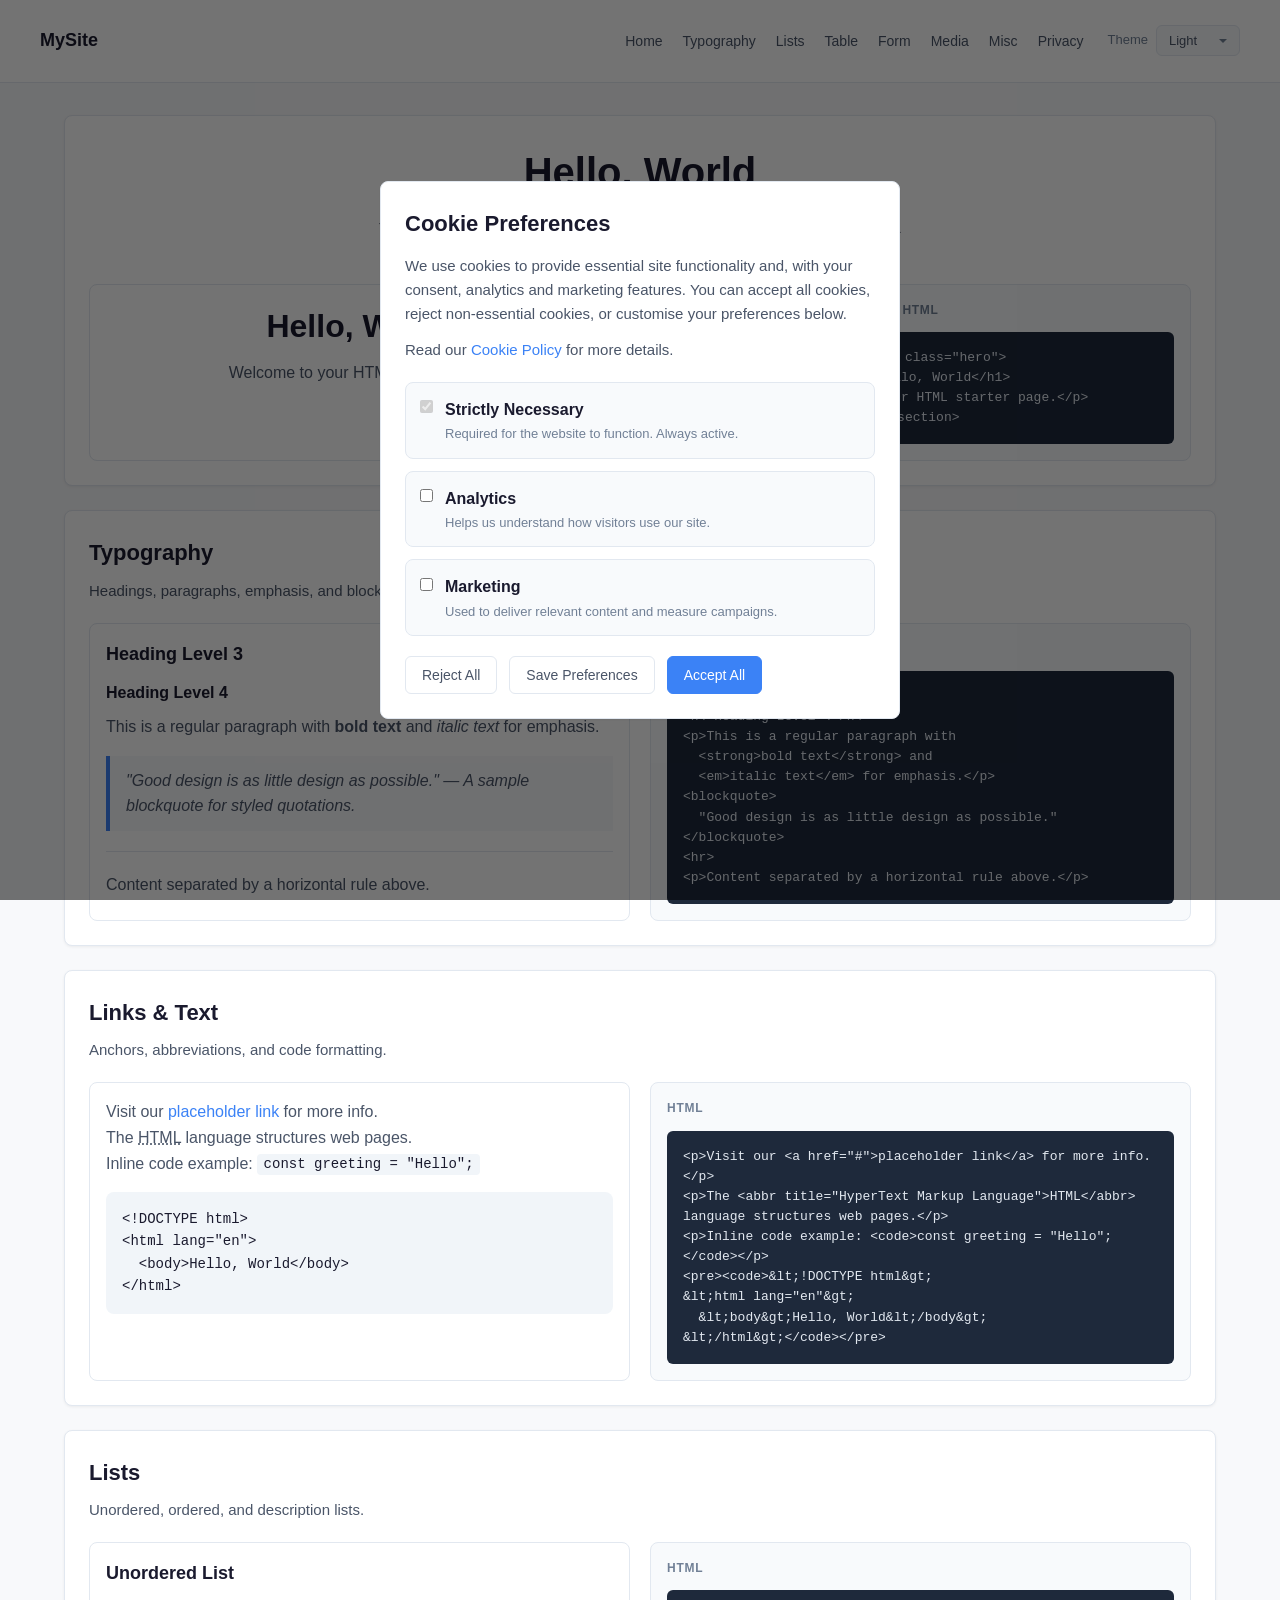
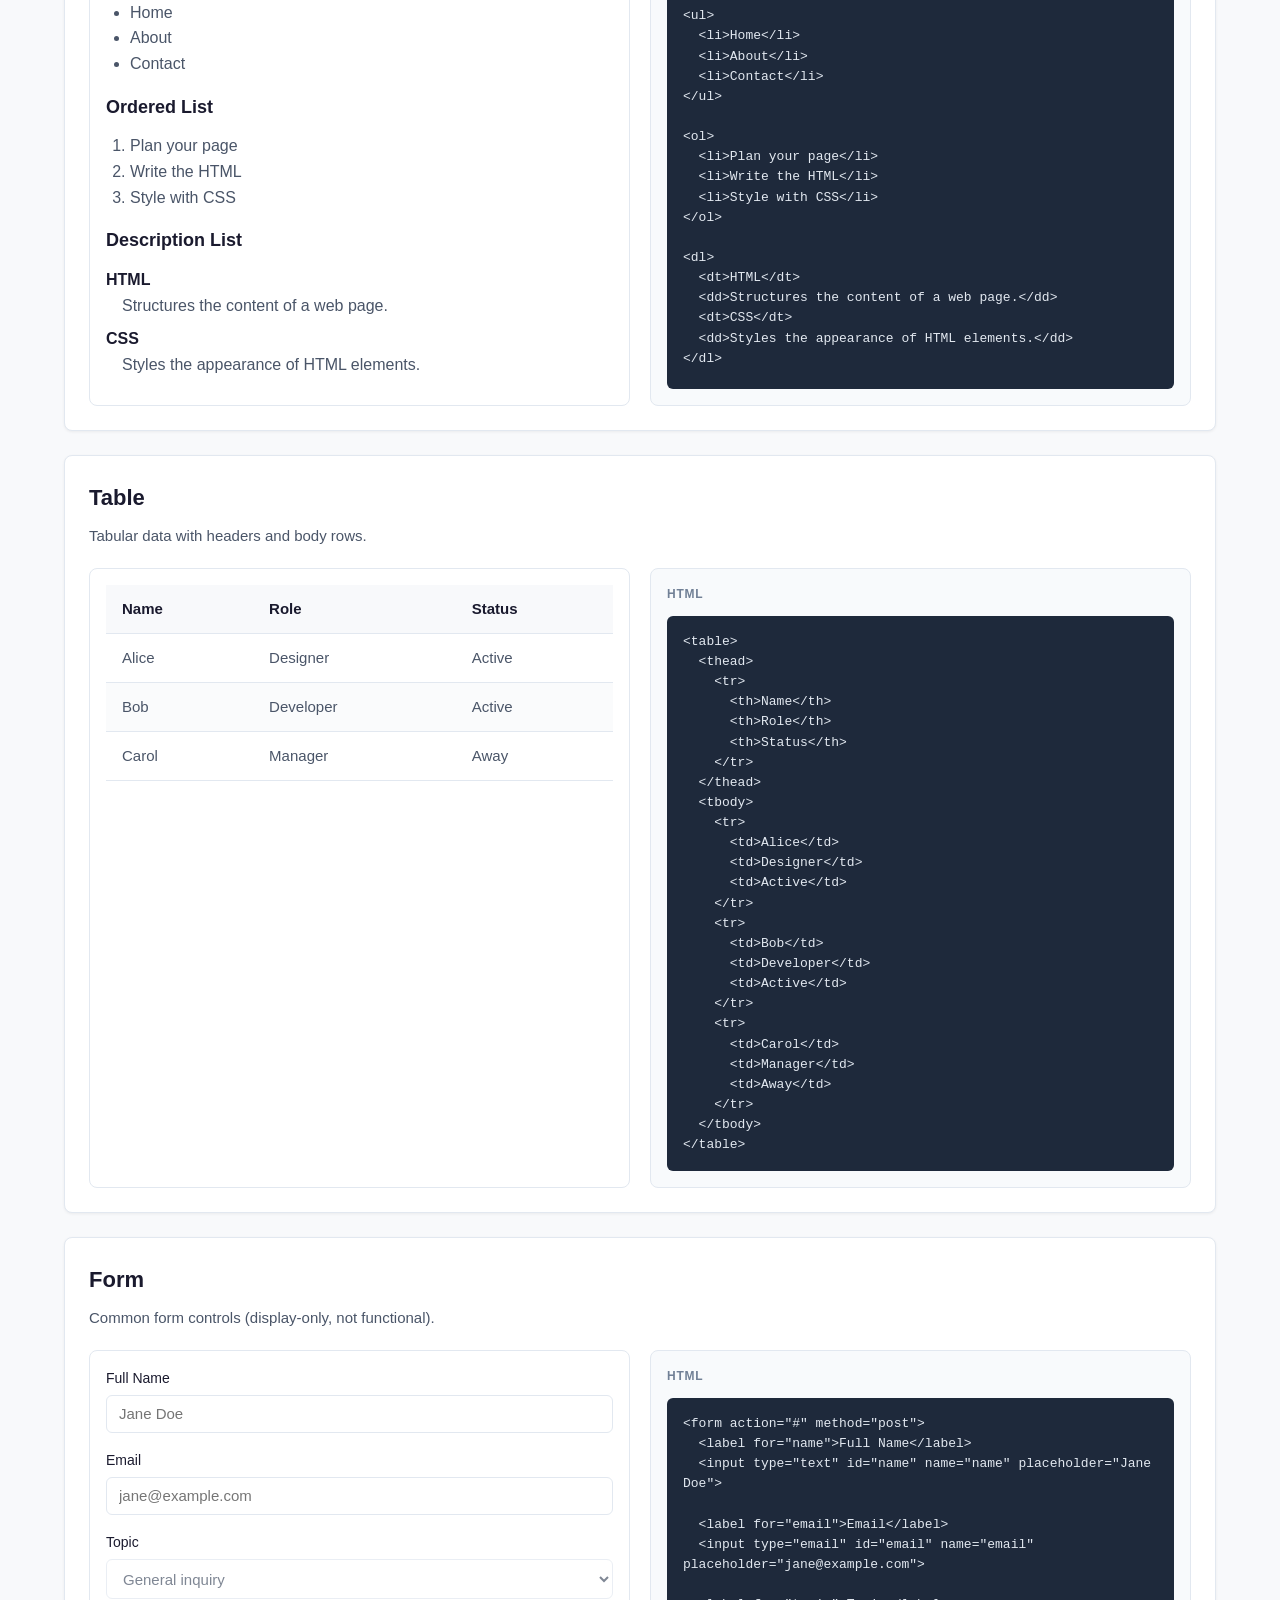
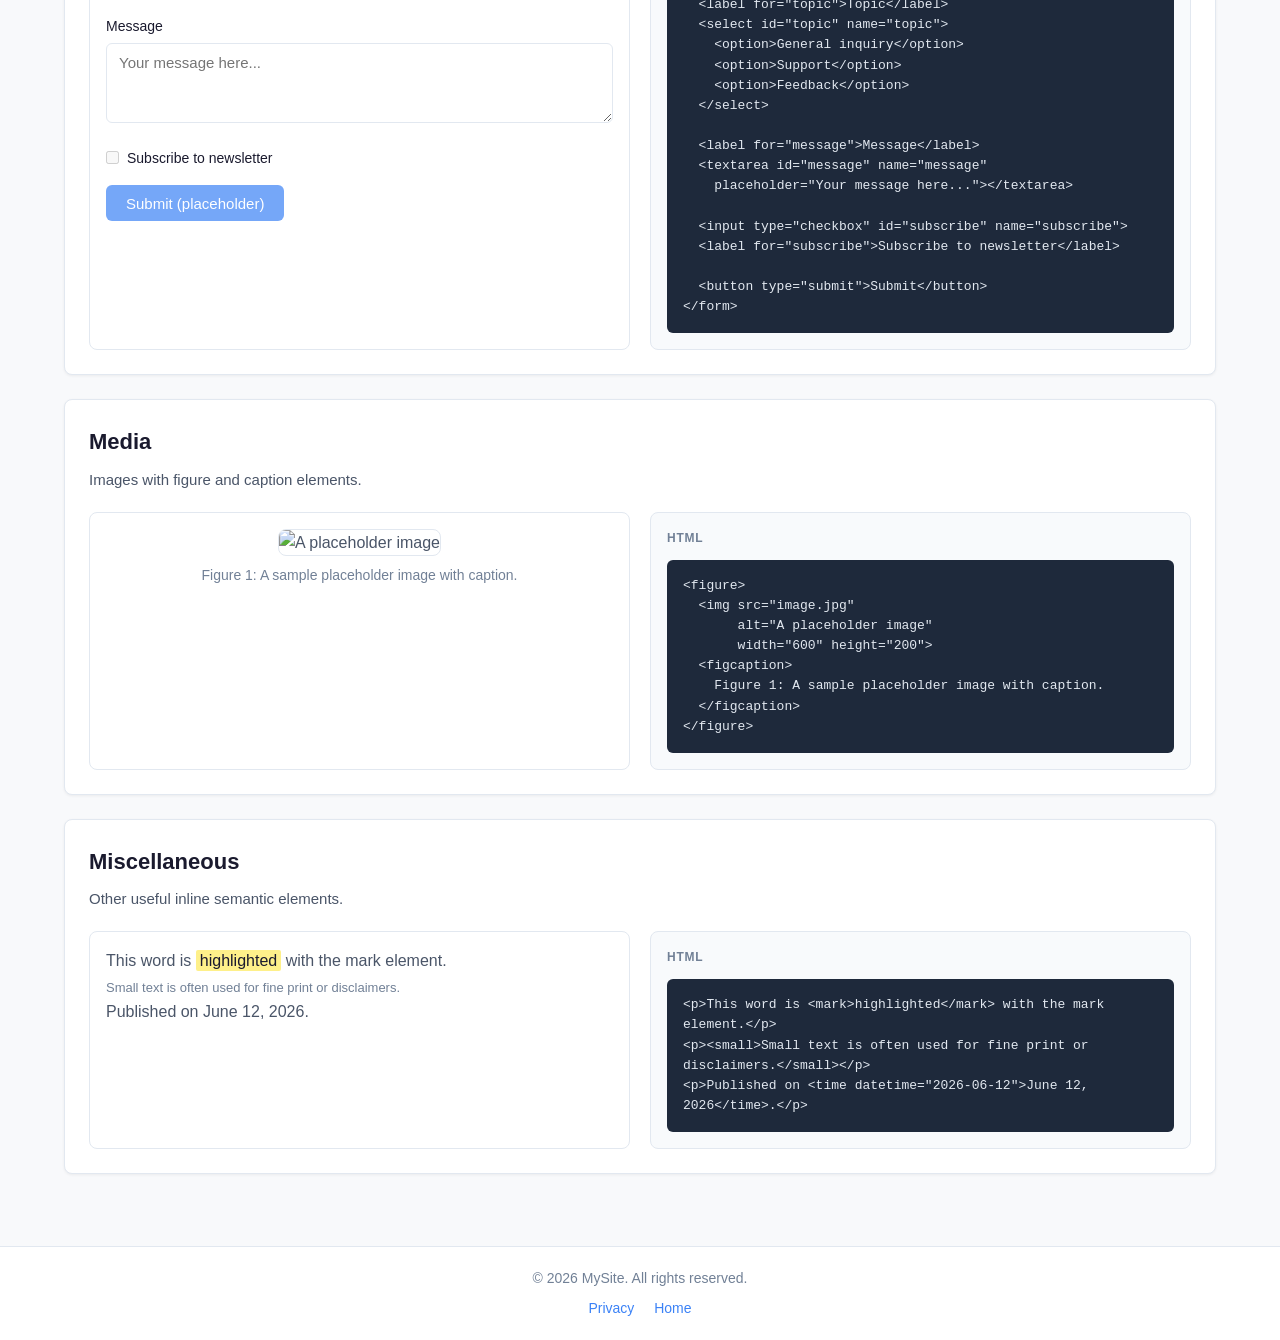
==== commit b7cddaf8: "Add themes, privacy page, and GDPR cookie consent modal. Introduce multi-theme dropdown, privacy pol" ====
--- a/index.html
+++ b/index.html
@@ -5,21 +5,33 @@
     <meta name="viewport" content="width=device-width, initial-scale=1.0">
     <title>HTML Starter Page</title>
     <link rel="stylesheet" href="styles.css">
+    <script src="theme.js"></script>
 </head>
 <body>
 
     <header>
         <nav>
-            <div class="logo">MySite</div>
+            <div class="logo"><a href="index.html">MySite</a></div>
             <ul class="menu">
-                <li><a href="#">Home</a></li>
+                <li><a href="index.html">Home</a></li>
                 <li><a href="#typography">Typography</a></li>
                 <li><a href="#lists">Lists</a></li>
                 <li><a href="#table">Table</a></li>
                 <li><a href="#form">Form</a></li>
                 <li><a href="#media">Media</a></li>
                 <li><a href="#misc">Misc</a></li>
+                <li><a href="privacy.html">Privacy</a></li>
             </ul>
+            <div class="theme-picker">
+                <label for="themeSelect" class="theme-picker-label">Theme</label>
+                <select id="themeSelect" class="theme-select" aria-label="Select page theme">
+                    <option value="light">Light</option>
+                    <option value="dark">Dark</option>
+                    <option value="matrix">Matrix</option>
+                    <option value="spring">Spring</option>
+                    <option value="lava">Lava</option>
+                </select>
+            </div>
         </nav>
     </header>
 
@@ -333,10 +345,49 @@
     <footer>
         <p>&copy; 2026 MySite. All rights reserved.</p>
         <p class="footer-links">
-            <a href="#">Privacy</a>
-            <a href="#">Terms</a>
+            <a href="privacy.html">Privacy</a>
+            <a href="index.html">Home</a>
         </p>
     </footer>
 
+    <div class="cookie-overlay" id="cookieOverlay" role="dialog" aria-modal="true" aria-labelledby="cookieTitle">
+        <div class="cookie-modal card">
+            <h2 id="cookieTitle">Cookie Preferences</h2>
+            <p>We use cookies to provide essential site functionality and, with your consent, analytics and marketing features. You can accept all cookies, reject non-essential cookies, or customise your preferences below.</p>
+            <p>Read our <a href="privacy.html#cookies">Cookie Policy</a> for more details.</p>
+
+            <div class="cookie-options">
+                <label class="cookie-option">
+                    <input type="checkbox" checked disabled>
+                    <span>
+                        <strong>Strictly Necessary</strong>
+                        <small>Required for the website to function. Always active.</small>
+                    </span>
+                </label>
+                <label class="cookie-option">
+                    <input type="checkbox" id="analyticsCookies">
+                    <span>
+                        <strong>Analytics</strong>
+                        <small>Helps us understand how visitors use our site.</small>
+                    </span>
+                </label>
+                <label class="cookie-option">
+                    <input type="checkbox" id="marketingCookies">
+                    <span>
+                        <strong>Marketing</strong>
+                        <small>Used to deliver relevant content and measure campaigns.</small>
+                    </span>
+                </label>
+            </div>
+
+            <div class="cookie-actions">
+                <button type="button" class="cookie-btn cookie-btn-secondary" id="cookieReject">Reject All</button>
+                <button type="button" class="cookie-btn cookie-btn-secondary" id="cookieSave">Save Preferences</button>
+                <button type="button" class="cookie-btn cookie-btn-primary" id="cookieAcceptAll">Accept All</button>
+            </div>
+        </div>
+    </div>
+
+    <script src="cookies.js"></script>
 </body>
 </html>
--- a/styles.css
+++ b/styles.css
@@ -1,3 +1,115 @@
+:root,
+html[data-theme="light"] {
+    --bg-page: #f8f9fb;
+    --bg-surface: #ffffff;
+    --bg-muted: #f8fafc;
+    --bg-code-inline: #f1f5f9;
+    --bg-blockquote: #f8f9fb;
+    --bg-table-header: #f8f9fb;
+    --bg-table-stripe: #fafbfc;
+    --text-primary: #1a1a2e;
+    --text-body: #4a5568;
+    --text-muted: #718096;
+    --border: #e2e8f0;
+    --accent: #3b82f6;
+    --accent-focus: rgba(59, 130, 246, 0.15);
+    --shadow: rgba(0, 0, 0, 0.06);
+    --mark-bg: #fef08a;
+    --code-block-bg: #1e293b;
+    --code-block-text: #e2e8f0;
+}
+
+html[data-theme="dark"] {
+    --bg-page: #0f1419;
+    --bg-surface: #1a2332;
+    --bg-muted: #151d2b;
+    --bg-code-inline: #243044;
+    --bg-blockquote: #151d2b;
+    --bg-table-header: #1e2a3d;
+    --bg-table-stripe: #1f2937;
+    --text-primary: #e8edf4;
+    --text-body: #a8b5c6;
+    --text-muted: #7b8a9e;
+    --border: #2d3a4f;
+    --accent: #60a5fa;
+    --accent-focus: rgba(96, 165, 250, 0.2);
+    --shadow: rgba(0, 0, 0, 0.3);
+    --mark-bg: #854d0e;
+    --code-block-bg: #0d1117;
+    --code-block-text: #c9d1d9;
+}
+
+html[data-theme="matrix"] {
+    --bg-page: #050a05;
+    --bg-surface: #0a140a;
+    --bg-muted: #0d1a0d;
+    --bg-code-inline: #0f220f;
+    --bg-blockquote: #0b180b;
+    --bg-table-header: #0f2610;
+    --bg-table-stripe: #081208;
+    --text-primary: #d4ffd4;
+    --text-body: #5cdb5c;
+    --text-muted: #2d8a3e;
+    --border: #1a4d1a;
+    --accent: #00ff41;
+    --accent-focus: rgba(0, 255, 65, 0.2);
+    --shadow: rgba(0, 255, 65, 0.08);
+    --mark-bg: #1a5c1a;
+    --code-block-bg: #000000;
+    --code-block-text: #00ff41;
+}
+
+html[data-theme="spring"] {
+    --bg-page: #6eb5e0;
+    --bg-surface: #85c4e8;
+    --bg-muted: #5aa8d6;
+    --bg-code-inline: #4a9ccc;
+    --bg-blockquote: #78b8de;
+    --bg-table-header: #3d8fbf;
+    --bg-table-stripe: #72b0d8;
+    --text-primary: #0a2f47;
+    --text-body: #123f5c;
+    --text-muted: #1e5578;
+    --border: #2e7aad;
+    --accent: #f4b400;
+    --accent-focus: rgba(244, 180, 0, 0.3);
+    --shadow: rgba(10, 47, 71, 0.15);
+    --mark-bg: #ffe566;
+    --code-block-bg: #0a3d5c;
+    --code-block-text: #fef9e7;
+}
+
+html[data-theme="light"],
+html[data-theme="spring"] {
+    color-scheme: light;
+}
+
+html[data-theme="dark"],
+html[data-theme="matrix"],
+html[data-theme="lava"] {
+    color-scheme: dark;
+}
+
+html[data-theme="lava"] {
+    --bg-page: #1a0505;
+    --bg-surface: #2a0808;
+    --bg-muted: #350a0a;
+    --bg-code-inline: #450f0f;
+    --bg-blockquote: #300808;
+    --bg-table-header: #4a1010;
+    --bg-table-stripe: #220606;
+    --text-primary: #fff0f0;
+    --text-body: #ff9999;
+    --text-muted: #ff7070;
+    --border: #a02020;
+    --accent: #ff2222;
+    --accent-focus: rgba(255, 34, 34, 0.35);
+    --shadow: rgba(255, 34, 34, 0.15);
+    --mark-bg: #cc1111;
+    --code-block-bg: #0d0303;
+    --code-block-text: #ff6b6b;
+}
+
 * {
     margin: 0;
     padding: 0;
@@ -6,16 +118,17 @@
 
 body {
     font-family: -apple-system, BlinkMacSystemFont, "Segoe UI", Roboto, sans-serif;
-    background-color: #f8f9fb;
-    color: #4a5568;
+    background-color: var(--bg-page);
+    color: var(--text-body);
     line-height: 1.6;
     min-height: 100vh;
     display: flex;
     flex-direction: column;
+    transition: background-color 0.2s ease, color 0.2s ease;
 }
 
 a {
-    color: #3b82f6;
+    color: var(--accent);
     text-decoration: none;
 }
 
@@ -27,9 +140,10 @@
     position: sticky;
     top: 0;
     z-index: 100;
-    background-color: #ffffff;
-    border-bottom: 1px solid #e2e8f0;
+    background-color: var(--bg-surface);
+    border-bottom: 1px solid var(--border);
     padding: 1rem 1.5rem;
+    transition: background-color 0.2s ease, border-color 0.2s ease;
 }
 
 nav {
@@ -42,26 +156,83 @@
 }
 
 .logo {
-    color: #1a1a2e;
     font-size: 1.125rem;
     font-weight: 700;
+}
+
+.logo a {
+    color: var(--text-primary);
+    text-decoration: none;
+}
+
+.logo a:hover {
+    color: var(--accent);
+    text-decoration: none;
+}
+
+.menu a[aria-current="page"] {
+    color: var(--accent);
+    font-weight: 600;
 }
 
 .menu {
     list-style: none;
     display: flex;
     flex-wrap: wrap;
+    justify-content: flex-end;
+    flex: 1;
     gap: 1.25rem;
+    margin-right: 0.5rem;
 }
 
 .menu li a {
-    color: #4a5568;
+    color: var(--text-body);
     font-size: 0.875rem;
     font-weight: 500;
 }
 
 .menu li a:hover {
-    color: #3b82f6;
+    color: var(--accent);
+}
+
+.theme-picker {
+    display: inline-flex;
+    align-items: center;
+    gap: 0.5rem;
+    flex-shrink: 0;
+}
+
+.theme-picker-label {
+    font-size: 0.8125rem;
+    font-weight: 500;
+    color: var(--text-muted);
+}
+
+.theme-select {
+    padding: 0.45rem 2rem 0.45rem 0.75rem;
+    border: 1px solid var(--border);
+    border-radius: 6px;
+    background-color: var(--bg-muted);
+    color: var(--text-body);
+    font-size: 0.8125rem;
+    font-weight: 500;
+    font-family: inherit;
+    cursor: pointer;
+    transition: background-color 0.2s ease, border-color 0.2s ease, color 0.2s ease;
+    appearance: none;
+    background-image: url("data:image/svg+xml,%3Csvg xmlns='http://www.w3.org/2000/svg' width='12' height='12' viewBox='0 0 12 12'%3E%3Cpath fill='%23718096' d='M2 4l4 4 4-4'/%3E%3C/svg%3E");
+    background-repeat: no-repeat;
+    background-position: right 0.65rem center;
+}
+
+.theme-select:hover {
+    border-color: var(--accent);
+}
+
+.theme-select:focus {
+    outline: none;
+    border-color: var(--accent);
+    box-shadow: 0 0 0 3px var(--accent-focus);
 }
 
 main {
@@ -78,7 +249,7 @@
 
 .hero > h1 {
     font-size: 2.5rem;
-    color: #1a1a2e;
+    color: var(--text-primary);
     margin-bottom: 0.75rem;
 }
 
@@ -94,21 +265,22 @@
 
 .hero-preview h1 {
     font-size: 2rem;
-    color: #1a1a2e;
+    color: var(--text-primary);
     margin-bottom: 0.5rem;
 }
 
 .card {
-    background-color: #ffffff;
-    border: 1px solid #e2e8f0;
+    background-color: var(--bg-surface);
+    border: 1px solid var(--border);
     border-radius: 8px;
-    box-shadow: 0 1px 3px rgba(0, 0, 0, 0.06);
+    box-shadow: 0 1px 3px var(--shadow);
     padding: 1.5rem;
     margin-bottom: 1.5rem;
+    transition: background-color 0.2s ease, border-color 0.2s ease;
 }
 
 .card h2 {
-    color: #1a1a2e;
+    color: var(--text-primary);
     font-size: 1.375rem;
     margin-bottom: 0.5rem;
 }
@@ -132,25 +304,27 @@
 
 .preview {
     padding: 1rem;
-    border: 1px solid #e2e8f0;
+    border: 1px solid var(--border);
     border-radius: 8px;
-    background-color: #ffffff;
+    background-color: var(--bg-surface);
+    transition: background-color 0.2s ease, border-color 0.2s ease;
 }
 
 .code-panel {
     display: flex;
     flex-direction: column;
     padding: 1rem;
-    border: 1px solid #e2e8f0;
+    border: 1px solid var(--border);
     border-radius: 8px;
-    background-color: #f8fafc;
+    background-color: var(--bg-muted);
+    transition: background-color 0.2s ease, border-color 0.2s ease;
 }
 
 .code-label {
     font-size: 0.75rem;
     text-transform: uppercase;
     letter-spacing: 0.06em;
-    color: #718096;
+    color: var(--text-muted);
     margin-bottom: 0.75rem;
     font-weight: 600;
 }
@@ -158,8 +332,8 @@
 .code-panel pre {
     flex: 1;
     margin: 0;
-    background-color: #1e293b;
-    color: #e2e8f0;
+    background-color: var(--code-block-bg);
+    color: var(--code-block-text);
     border-radius: 6px;
     overflow-x: auto;
 }
@@ -177,7 +351,7 @@
 }
 
 .preview h3 {
-    color: #1a1a2e;
+    color: var(--text-primary);
     font-size: 1.125rem;
     margin: 1rem 0 0.5rem;
 }
@@ -187,36 +361,36 @@
 }
 
 .preview h4 {
-    color: #1a1a2e;
+    color: var(--text-primary);
     font-size: 1rem;
     margin: 0.75rem 0 0.5rem;
 }
 
 blockquote {
-    border-left: 4px solid #3b82f6;
+    border-left: 4px solid var(--accent);
     padding: 0.75rem 1rem;
     margin: 1rem 0;
-    background-color: #f8f9fb;
+    background-color: var(--bg-blockquote);
     font-style: italic;
 }
 
 hr {
     border: none;
-    border-top: 1px solid #e2e8f0;
+    border-top: 1px solid var(--border);
     margin: 1.25rem 0;
 }
 
 .preview code {
-    background-color: #f1f5f9;
+    background-color: var(--bg-code-inline);
     padding: 0.15rem 0.4rem;
     border-radius: 4px;
     font-size: 0.875rem;
-    color: #1a1a2e;
+    color: var(--text-primary);
 }
 
 .preview pre,
 .demo-pre {
-    background-color: #f1f5f9;
+    background-color: var(--bg-code-inline);
     padding: 1rem;
     border-radius: 8px;
     overflow-x: auto;
@@ -239,7 +413,7 @@
 
 dt {
     font-weight: 600;
-    color: #1a1a2e;
+    color: var(--text-primary);
     margin-top: 0.5rem;
 }
 
@@ -258,17 +432,17 @@
 th, td {
     padding: 0.75rem 1rem;
     text-align: left;
-    border-bottom: 1px solid #e2e8f0;
+    border-bottom: 1px solid var(--border);
 }
 
 th {
-    background-color: #f8f9fb;
-    color: #1a1a2e;
+    background-color: var(--bg-table-header);
+    color: var(--text-primary);
     font-weight: 600;
 }
 
 tbody tr:nth-child(even) {
-    background-color: #fafbfc;
+    background-color: var(--bg-table-stripe);
 }
 
 .form-grid {
@@ -279,7 +453,7 @@
 .form-group label {
     display: block;
     font-weight: 500;
-    color: #1a1a2e;
+    color: var(--text-primary);
     margin-bottom: 0.35rem;
     font-size: 0.875rem;
 }
@@ -290,20 +464,20 @@
 .form-group textarea {
     width: 100%;
     padding: 0.6rem 0.75rem;
-    border: 1px solid #e2e8f0;
+    border: 1px solid var(--border);
     border-radius: 6px;
     font-size: 0.9375rem;
     font-family: inherit;
-    color: #4a5568;
-    background-color: #ffffff;
+    color: var(--text-body);
+    background-color: var(--bg-surface);
 }
 
 .form-group input:focus,
 .form-group select:focus,
 .form-group textarea:focus {
     outline: none;
-    border-color: #3b82f6;
-    box-shadow: 0 0 0 3px rgba(59, 130, 246, 0.15);
+    border-color: var(--accent);
+    box-shadow: 0 0 0 3px var(--accent-focus);
 }
 
 .form-group textarea {
@@ -321,9 +495,9 @@
     margin-bottom: 0;
 }
 
-button {
+button[type="submit"] {
     padding: 0.6rem 1.25rem;
-    background-color: #3b82f6;
+    background-color: var(--accent);
     color: #ffffff;
     border: none;
     border-radius: 6px;
@@ -342,33 +516,35 @@
     max-width: 100%;
     height: auto;
     border-radius: 8px;
-    border: 1px solid #e2e8f0;
+    border: 1px solid var(--border);
 }
 
 figcaption {
     margin-top: 0.5rem;
     font-size: 0.875rem;
-    color: #718096;
+    color: var(--text-muted);
 }
 
 mark {
-    background-color: #fef08a;
+    background-color: var(--mark-bg);
+    color: var(--text-primary);
     padding: 0.1rem 0.25rem;
     border-radius: 2px;
 }
 
 small {
     font-size: 0.8125rem;
-    color: #718096;
+    color: var(--text-muted);
 }
 
 footer {
-    background-color: #ffffff;
-    border-top: 1px solid #e2e8f0;
+    background-color: var(--bg-surface);
+    border-top: 1px solid var(--border);
     text-align: center;
     padding: 1.25rem 1.5rem;
     font-size: 0.875rem;
-    color: #718096;
+    color: var(--text-muted);
+    transition: background-color 0.2s ease, border-color 0.2s ease;
 }
 
 footer p + p {
@@ -381,6 +557,157 @@
 
 .footer-links a + a {
     margin-left: 1rem;
+}
+
+.legal-main {
+    padding-top: 1rem;
+}
+
+.legal-content h1 {
+    color: var(--text-primary);
+    font-size: 2rem;
+    margin-bottom: 0.5rem;
+}
+
+.legal-updated {
+    color: var(--text-muted);
+    font-size: 0.9375rem;
+    margin-bottom: 2rem;
+}
+
+.legal-content section {
+    margin-bottom: 2rem;
+}
+
+.legal-content h2 {
+    color: var(--text-primary);
+    font-size: 1.25rem;
+    margin-bottom: 0.75rem;
+}
+
+.legal-content h3 {
+    color: var(--text-primary);
+    font-size: 1.0625rem;
+    margin: 1.25rem 0 0.5rem;
+}
+
+.legal-content p,
+.legal-content li {
+    margin-bottom: 0.75rem;
+}
+
+.legal-content ul {
+    margin: 0.75rem 0 0.75rem 1.5rem;
+}
+
+body.cookie-modal-open {
+    overflow: hidden;
+}
+
+.cookie-overlay {
+    position: fixed;
+    inset: 0;
+    z-index: 1000;
+    display: none;
+    align-items: center;
+    justify-content: center;
+    padding: 1.5rem;
+    background-color: rgba(0, 0, 0, 0.55);
+}
+
+.cookie-overlay.is-visible {
+    display: flex;
+}
+
+.cookie-modal {
+    width: 100%;
+    max-width: 520px;
+    max-height: 90vh;
+    overflow-y: auto;
+    margin: 0;
+}
+
+.cookie-modal h2 {
+    color: var(--text-primary);
+    font-size: 1.375rem;
+    margin-bottom: 0.75rem;
+}
+
+.cookie-modal p {
+    margin-bottom: 0.75rem;
+    font-size: 0.9375rem;
+}
+
+.cookie-options {
+    display: grid;
+    gap: 0.75rem;
+    margin: 1.25rem 0;
+}
+
+.cookie-option {
+    display: flex;
+    align-items: flex-start;
+    gap: 0.75rem;
+    padding: 0.875rem;
+    border: 1px solid var(--border);
+    border-radius: 8px;
+    background-color: var(--bg-muted);
+    cursor: pointer;
+}
+
+.cookie-option input {
+    margin-top: 0.2rem;
+    flex-shrink: 0;
+    accent-color: var(--accent);
+}
+
+.cookie-option strong {
+    display: block;
+    color: var(--text-primary);
+    margin-bottom: 0.2rem;
+}
+
+.cookie-option small {
+    display: block;
+    line-height: 1.4;
+}
+
+.cookie-actions {
+    display: flex;
+    flex-wrap: wrap;
+    gap: 0.75rem;
+    margin-top: 1rem;
+}
+
+.cookie-btn {
+    padding: 0.6rem 1rem;
+    border-radius: 6px;
+    font-size: 0.875rem;
+    font-weight: 500;
+    font-family: inherit;
+    cursor: pointer;
+    border: 1px solid var(--border);
+    transition: background-color 0.2s ease, border-color 0.2s ease, color 0.2s ease;
+}
+
+.cookie-btn-primary {
+    background-color: var(--accent);
+    color: #ffffff;
+    border-color: var(--accent);
+}
+
+.cookie-btn-primary:hover {
+    opacity: 0.9;
+}
+
+.cookie-btn-secondary {
+    background-color: var(--bg-surface);
+    color: var(--text-body);
+}
+
+.cookie-btn-secondary:hover {
+    border-color: var(--accent);
+    color: var(--accent);
 }
 
 /* Large desktops */
@@ -441,11 +768,23 @@
 /* Large phones / small tablets */
 @media (max-width: 768px) {
     nav {
-        flex-direction: column;
-        align-items: flex-start;
+        flex-wrap: wrap;
+    }
+
+    .logo {
+        flex: 1;
+    }
+
+    .theme-picker {
+        order: 2;
+        margin-left: auto;
     }
 
     .menu {
+        order: 3;
+        width: 100%;
+        margin-right: 0;
+        justify-content: flex-start;
         gap: 0.875rem 1rem;
     }
 
@@ -499,6 +838,15 @@
     .menu li a {
         font-size: 0.8125rem;
     }
+
+    .theme-picker-label {
+        display: none;
+    }
+
+    .theme-select {
+        padding: 0.4rem 1.75rem 0.4rem 0.6rem;
+        font-size: 0.75rem;
+    }
 }
 
 /* Small phones */
@@ -530,4 +878,16 @@
     .demo-pre {
         font-size: 0.75rem;
     }
-}
+
+    .cookie-actions {
+        flex-direction: column;
+    }
+
+    .cookie-btn {
+        width: 100%;
+    }
+
+    .legal-content h1 {
+        font-size: 1.625rem;
+    }
+}
